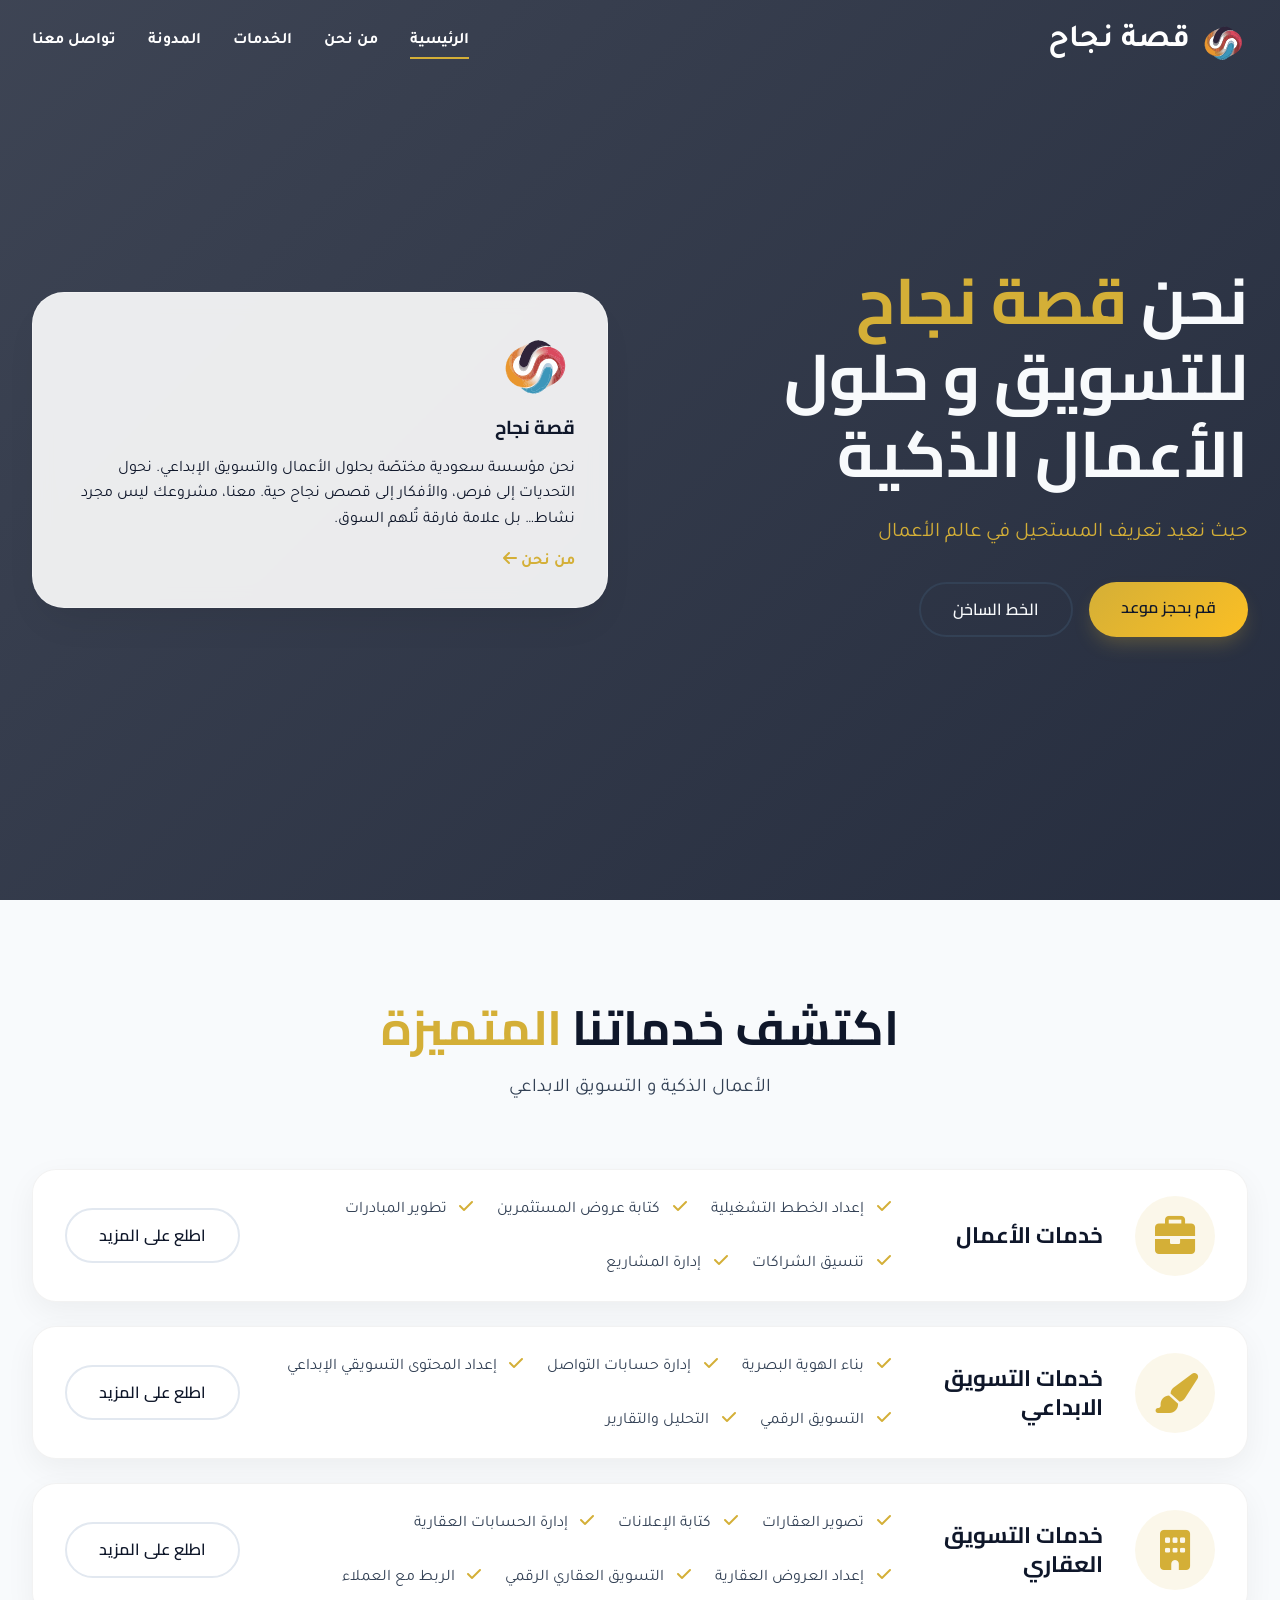
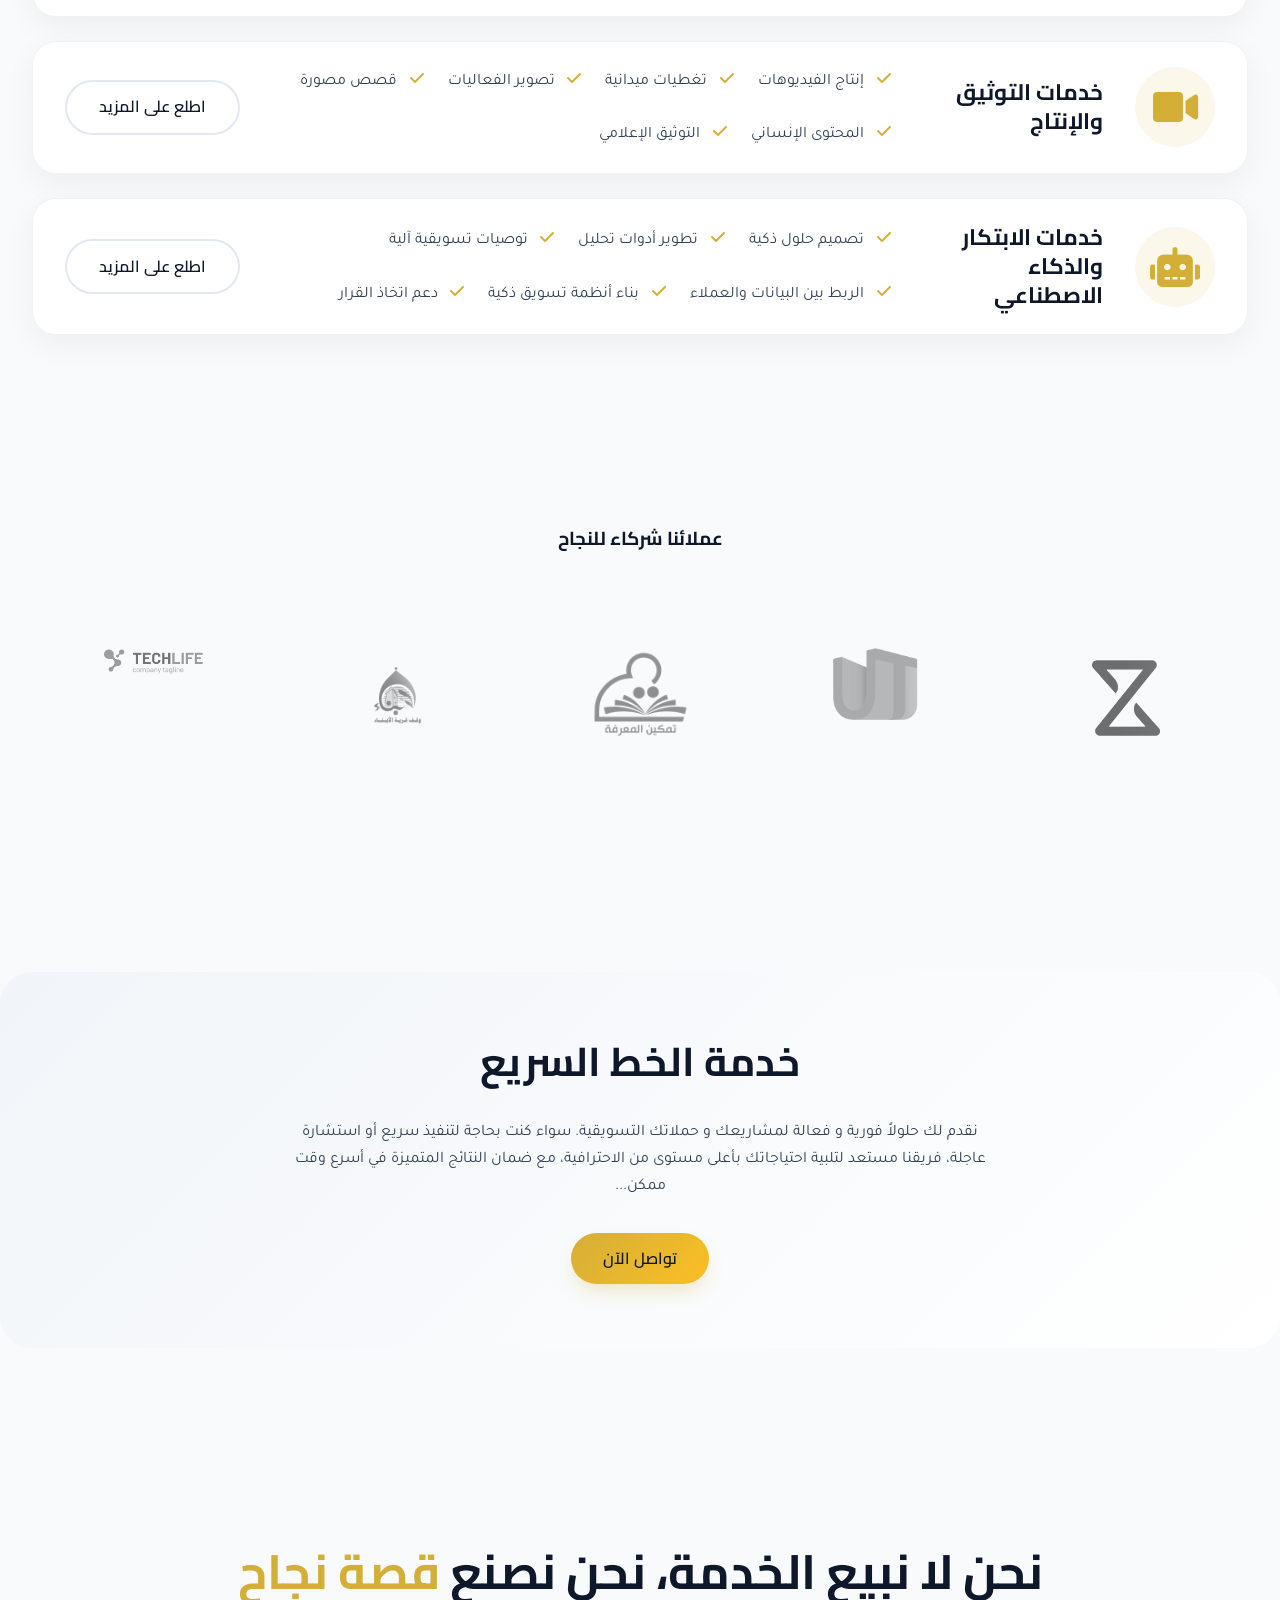
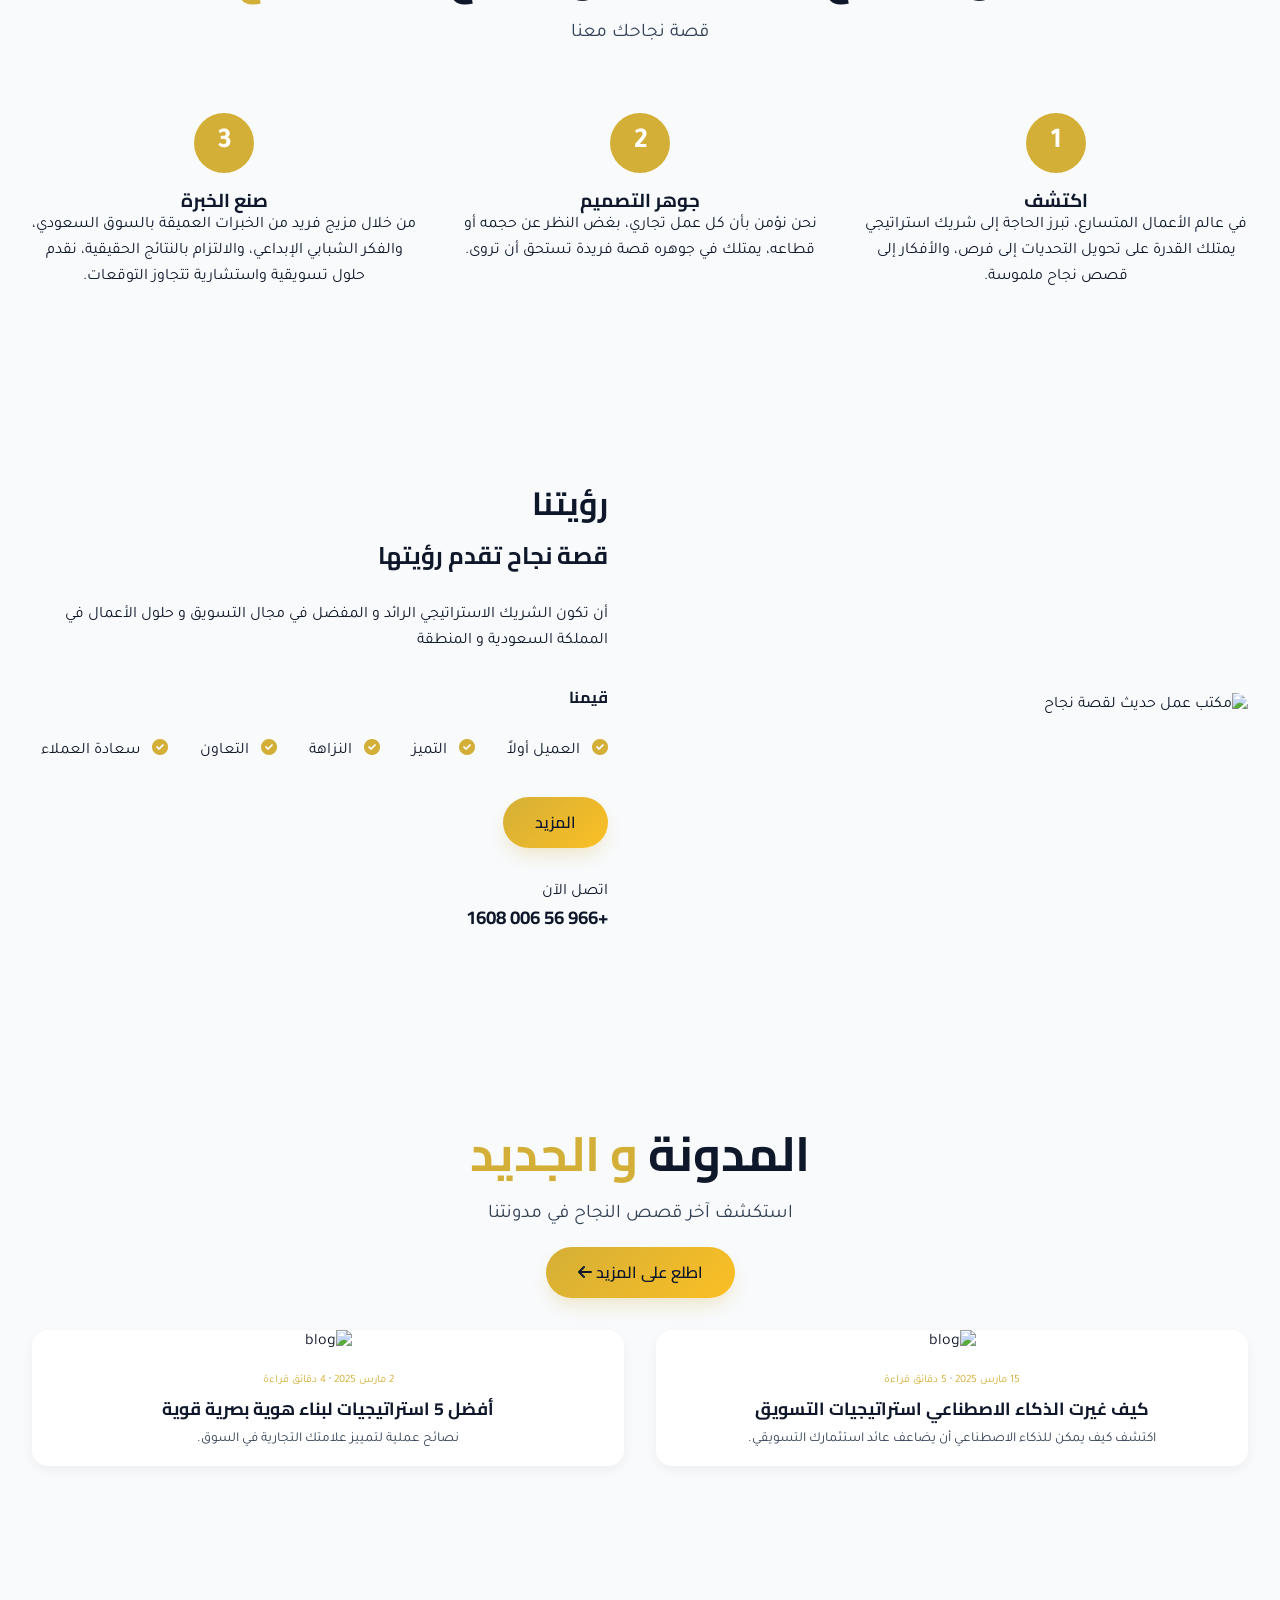
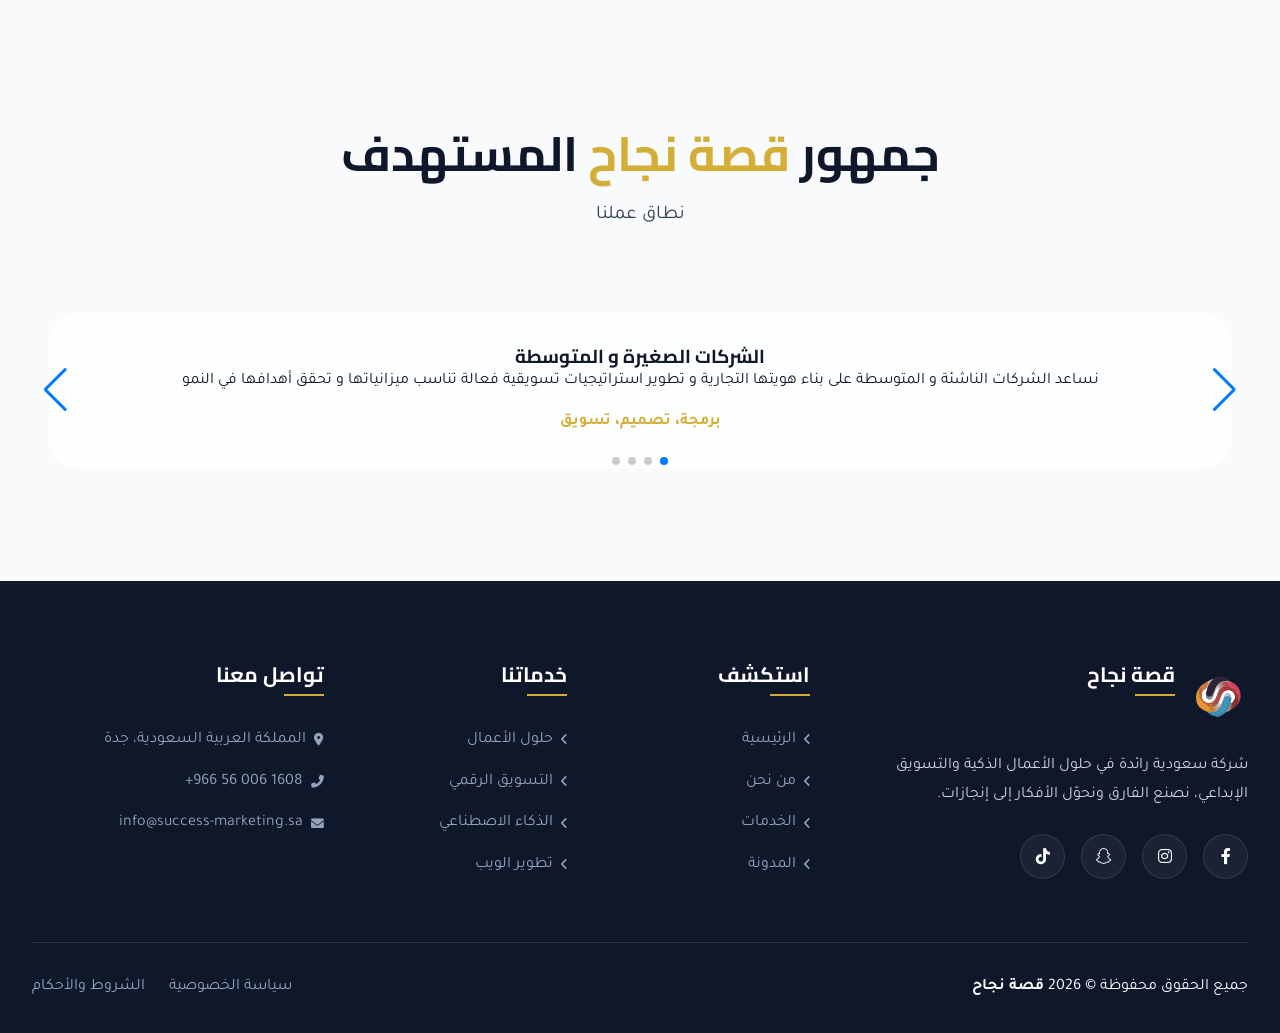
==== index.html @ 110d2814 "Add files via upload" ====
<!DOCTYPE html>
<html lang="ar" dir="rtl">
<head>
    <meta charset="UTF-8">
    <meta name="viewport" content="width=device-width, initial-scale=1.0">
    <meta name="description" content="قصة نجاح – وكالة تسويق وحلول أعمال ذكية في السعودية. نقدم خدمات متكاملة في التسويق الإبداعي، الأعمال، العقار، والذكاء الاصطناعي.">
    <title>قصة نجاح - الرئيسية</title>
    <!-- Google Fonts -->
    <link href="https://fonts.googleapis.com/css2?family=Cairo:wght@400;600;700&family=Tajawal:wght@400;500;700&display=swap" rel="stylesheet">
    <!-- Font Awesome -->
    <link rel="stylesheet" href="https://cdnjs.cloudflare.com/ajax/libs/font-awesome/6.0.0-beta3/css/all.min.css">
    <!-- Swiper CSS -->
    <link rel="stylesheet" href="https://cdn.jsdelivr.net/npm/swiper@11/swiper-bundle.min.css" />
    <!-- AOS CSS -->
    <link href="https://unpkg.com/aos@2.3.1/dist/aos.css" rel="stylesheet">
    <!-- SweetAlert -->
    <script src="https://cdn.jsdelivr.net/npm/sweetalert2@11"></script>
    <!-- Custom CSS -->
    <link rel="stylesheet" href="style.css">
</head>
<body>
    <header class="header">
        <div class="container navbar">
            <a href="index.html" class="logo">
                <img src="assets/logo.svg" alt="شعار قصة نجاح" loading="lazy">
                <span>قصة نجاح</span>
            </a>
            <nav class="nav-links">
                <a href="index.html" class="active">الرئيسية</a>
                <a href="about.html">من نحن</a>
                <a href="services.html">الخدمات</a>
                <a href="blog.html">المدونة</a>
                <a href="contact.html">تواصل معنا</a>
            </nav>
            <button type="button" class="menu-toggle" aria-label="فتح القائمة"><i class="fas fa-bars"></i></button>
        </div>
    </header>

    <main>
        <!-- Hero Section -->
        <section class="hero">
            <div class="container hero-content">
                <div data-aos="fade-left">
                    <h1 class="hero-title">نحن <span>قصة نجاح</span><br>للتسويق و حلول الأعمال الذكية</h1>
                    <p class="hero-text">حيث نعيد تعريف المستحيل في عالم الأعمال</p>
                    <div class="hero-buttons">
                        <a href="contact.html" class="btn btn-primary">قم بحجز موعد</a>
                        <a href="https://wa.me/966560061608" class="btn btn-outline-white">الخط الساخن</a>
                    </div>
                </div>
                <div data-aos="fade-right">
                    <div class="hero-card">
                        <img src="assets/logo.svg" alt="شعار قصة نجاح" width="80" loading="lazy">
                        <h3>قصة نجاح</h3>
                        <p>نحن مؤسسة سعودية مختصّة بحلول الأعمال والتسويق الإبداعي. نحول التحديات إلى فرص، والأفكار إلى قصص نجاح حية. معنا، مشروعك ليس مجرد نشاط… بل علامة فارقة تُلهم السوق.</p>
                        <a href="about.html">من نحن <i class="fas fa-arrow-left"></i></a>
                    </div>
                </div>
            </div>
        </section>

        <!-- Services Section -->
        <section class="section">
            <div class="container">
                <div class="section-title" data-aos="fade-up">
                    <h2>اكتشف خدماتنا <span>المتميزة</span></h2>
                    <p>الأعمال الذكية و التسويق الابداعي</p>
                </div>
                <div class="services-grid">
                    <!-- Service 1 -->
                    <div class="service-card" data-aos="zoom-in">
                        <div class="service-icon"><i class="fas fa-briefcase"></i></div>
                        <h3>خدمات الأعمال</h3>
                        <ul>
                            <li>إعداد الخطط التشغيلية</li>
                            <li>كتابة عروض المستثمرين</li>
                            <li>تطوير المبادرات</li>
                            <li>تنسيق الشراكات</li>
                            <li>إدارة المشاريع</li>
                        </ul>
                        <a href="services.html" class="btn btn-outline service-card-btn">اطلع على المزيد</a>
                    </div>
                    <!-- Service 2 -->
                    <div class="service-card" data-aos="zoom-in" data-aos-delay="100">
                        <div class="service-icon"><i class="fas fa-paint-brush"></i></div>
                        <h3>خدمات التسويق الابداعي</h3>
                        <ul>
                            <li>بناء الهوية البصرية</li>
                            <li>إدارة حسابات التواصل</li>
                            <li>إعداد المحتوى التسويقي الإبداعي</li>
                            <li>التسويق الرقمي</li>
                            <li>التحليل والتقارير</li>
                        </ul>
                        <a href="services.html" class="btn btn-outline service-card-btn">اطلع على المزيد</a>
                    </div>
                    <!-- Service 3 -->
                    <div class="service-card" data-aos="zoom-in" data-aos-delay="200">
                        <div class="service-icon"><i class="fas fa-building"></i></div>
                        <h3>خدمات التسويق العقاري</h3>
                        <ul>
                            <li>تصوير العقارات</li>
                            <li>كتابة الإعلانات</li>
                            <li>إدارة الحسابات العقارية</li>
                            <li>إعداد العروض العقارية</li>
                            <li>التسويق العقاري الرقمي</li>
                            <li>الربط مع العملاء</li>
                        </ul>
                        <a href="services.html" class="btn btn-outline service-card-btn">اطلع على المزيد</a>
                    </div>
                    <!-- Service 4 -->
                    <div class="service-card" data-aos="zoom-in" data-aos-delay="300">
                        <div class="service-icon"><i class="fas fa-video"></i></div>
                        <h3>خدمات التوثيق والإنتاج</h3>
                        <ul>
                            <li>إنتاج الفيديوهات</li>
                            <li>تغطيات ميدانية</li>
                            <li>تصوير الفعاليات</li>
                            <li>قصص مصورة</li>
                            <li>المحتوى الإنساني</li>
                            <li>التوثيق الإعلامي</li>
                        </ul>
                        <a href="services.html" class="btn btn-outline service-card-btn">اطلع على المزيد</a>
                    </div>
                    <!-- Service 5 -->
                    <div class="service-card" data-aos="zoom-in" data-aos-delay="400">
                        <div class="service-icon"><i class="fas fa-robot"></i></div>
                        <h3>خدمات الابتكار والذكاء الاصطناعي</h3>
                        <ul>
                            <li>تصميم حلول ذكية</li>
                            <li>تطوير أدوات تحليل</li>
                            <li>توصيات تسويقية آلية</li>
                            <li>الربط بين البيانات والعملاء</li>
                            <li>بناء أنظمة تسويق ذكية</li>
                            <li>دعم اتخاذ القرار</li>
                        </ul>
                        <a href="services.html" class="btn btn-outline service-card-btn">اطلع على المزيد</a>
                    </div>
                </div>
            </div>
        </section>

        <!-- Clients Section -->
        <section class="section bg-light">
            <div class="container">
                <div class="section-title" data-aos="fade-up">
                    <h3>عملائنا شركاء للنجاح</h3>
                </div>
                <div class="swiper clients-slider" data-aos="fade-up">
                    <div class="swiper-wrapper">
                        <div class="swiper-slide"><img src="assets/brand/1.png" alt="شعار عميل 1" class="client-logo" loading="lazy"></div>
                        <div class="swiper-slide"><img src="assets/brand/2.png" alt="شعار عميل 2" class="client-logo" loading="lazy"></div>
                        <div class="swiper-slide"><img src="assets/brand/3.png" alt="شعار عميل 3" class="client-logo" loading="lazy"></div>
                        <div class="swiper-slide"><img src="assets/brand/4.png" alt="شعار عميل 4" class="client-logo" loading="lazy"></div>
                        <div class="swiper-slide"><img src="assets/brand/5.png" alt="شعار عميل 5" class="client-logo" loading="lazy"></div>
                    </div>
                </div>
            </div>
        </section>

        <!-- Quick Service / Hotline -->
        <section class="section">
            <div class="container quick-service" data-aos="fade-up">
                <h2 class="quick-service-title">خدمة الخط السريع</h2>
                <p class="quick-service-text">نقدم لك حلولاً فورية و فعالة لمشاريعك و حملاتك التسويقية. سواء كنت بحاجة لتنفيذ سريع أو استشارة عاجلة، فريقنا مستعد لتلبية احتياجاتك بأعلى مستوى من الاحترافية، مع ضمان النتائج المتميزة في أسرع وقت ممكن...</p>
                <a href="https://wa.me/966560061608" class="btn btn-primary">تواصل الآن</a>
            </div>
        </section>

        <!-- Vision & Steps -->
        <section class="section">
            <div class="container">
                <div class="section-title" data-aos="fade-up">
                    <h2>نحن لا نبيع الخدمة، نحن نصنع <span>قصة نجاح</span></h2>
                    <p>قصة نجاحك معنا</p>
                </div>
                <div class="steps">
                    <div class="step" data-aos="flip-right">
                        <div class="step-number">1</div>
                        <h3>اكتشف</h3>
                        <p>في عالم الأعمال المتسارع، تبرز الحاجة إلى شريك استراتيجي يمتلك القدرة على تحويل التحديات إلى فرص، والأفكار إلى قصص نجاح ملموسة.</p>
                    </div>
                    <div class="step" data-aos="flip-right" data-aos-delay="100">
                        <div class="step-number">2</div>
                        <h3>جوهر التصميم</h3>
                        <p>نحن نؤمن بأن كل عمل تجاري، بغض النظر عن حجمه أو قطاعه، يمتلك في جوهره قصة فريدة تستحق أن تروى.</p>
                    </div>
                    <div class="step" data-aos="flip-right" data-aos-delay="200">
                        <div class="step-number">3</div>
                        <h3>صنع الخبرة</h3>
                        <p>من خلال مزيج فريد من الخبرات العميقة بالسوق السعودي، والفكر الشبابي الإبداعي، والالتزام بالنتائج الحقيقية، نقدم حلول تسويقية واستشارية تتجاوز التوقعات.</p>
                    </div>
                </div>
            </div>
        </section>

        <!-- About Preview -->
        <section class="section bg-light">
            <div class="container">
                <div class="about-preview-grid">
                    <div data-aos="fade-left">
                        <img src="https://images.unsplash.com/photo-1557804506-669a67965ba0?ixlib=rb-4.0.3&auto=format&fit=crop&w=800&q=80" alt="مكتب عمل حديث لقصة نجاح" class="about-img" loading="lazy">
                    </div>
                    <div data-aos="fade-right">
                        <div class="section-title section-title-right">
                            <h2>رؤيتنا</h2>
                        </div>
                        <h2>قصة نجاح تقدم رؤيتها</h2>
                        <p class="about-description">أن تكون الشريك الاستراتيجي الرائد و المفضل في مجال التسويق و حلول الأعمال في المملكة السعودية و المنطقة</p>
                        <h4>قيمنا</h4>
                        <div class="values-list">
                            <div><i class="fas fa-check-circle"></i> العميل أولاً</div>
                            <div><i class="fas fa-check-circle"></i> التميز</div>
                            <div><i class="fas fa-check-circle"></i> النزاهة</div>
                            <div><i class="fas fa-check-circle"></i> التعاون</div>
                            <div><i class="fas fa-check-circle"></i> سعادة العملاء</div>
                        </div>
                        <a href="about.html" class="btn btn-primary">المزيد</a>
                        <div class="contact-phone">
                            <span>اتصل الآن</span>
                            <h3><a href="tel:+966560061608">+966 56 006 1608</a></h3>
                        </div>
                    </div>
                </div>
            </div>
        </section>

        <!-- Projects Preview -->
        <section class="section">
            <div class="container">
                <div class="section-title" data-aos="fade-up">
                    <h2>المدونة <span> و الجديد</span></h2>
                    <p>استكشف آخر قصص النجاح في مدونتنا</p>
                    <a href="#" class="btn btn-primary projects-btn">اطلع على المزيد <i class="fas fa-arrow-left"></i></a>
                    <div class="blog-preview">
            <div class="blog-post">
              <img src="https://images.unsplash.com/photo-1557804506-669a67965ba0?w=400&auto=format" alt="blog" loading="lazy">
              <div class="blog-meta"><span>15 مارس 2025</span> · <span>5 دقائق قراءة</span></div>
              <h4>كيف غيرت الذكاء الاصطناعي استراتيجيات التسويق</h4>
              <p>اكتشف كيف يمكن للذكاء الاصطناعي أن يضاعف عائد استثمارك التسويقي.</p>
            </div>
            <div class="blog-post">
              <img src="https://images.unsplash.com/photo-1522071820081-009f0129c71c?w=400&auto=format" alt="blog" loading="lazy">
              <div class="blog-meta"><span>2 مارس 2025</span> · <span>4 دقائق قراءة</span></div>
              <h4>أفضل 5 استراتيجيات لبناء هوية بصرية قوية</h4>
              <p>نصائح عملية لتمييز علامتك التجارية في السوق.</p>
            </div>
          </div>
                </div>
            </div>
        </section>

        <!-- Audience Section -->
        <section class="section bg-light">
            <div class="container">
                <div class="section-title" data-aos="fade-up">
                    <h2>جمهور <span>قصة نجاح</span> المستهدف</h2>
                    <p>نطاق عملنا</p>
                </div>
                <div class="swiper audience-slider" data-aos="fade-up">
                    <div class="swiper-wrapper">
                        <div class="swiper-slide">
                            <div class="audience-card">
                                <h3>الشركات الصغيرة و المتوسطة</h3>
                                <p>نساعد الشركات الناشئة و المتوسطة على بناء هويتها التجارية و تطوير استراتيجيات تسويقية فعالة تناسب ميزانياتها و تحقق أهدافها في النمو</p>
                                <p class="audience-tags">برمجة، تصميم، تسويق</p>
                            </div>
                        </div>
                        <div class="swiper-slide">
                            <div class="audience-card">
                                <h3>الشركات الكبيرة</h3>
                                <p>نقدم للشركات الكبيرة حلولاً متكاملة لتعزيز مكانتها في السوق و تطوير استراتيجيات تسويقية مبتكرة تساعدها على التميز عن المنافسين</p>
                                <p class="audience-tags">برمجة، تصميم، تسويق</p>
                            </div>
                        </div>
                        <div class="swiper-slide">
                            <div class="audience-card">
                                <h3>متاجر التجزئة</h3>
                                <p>نساعد متاجر التجزئة على زيادة مبيعاتها من خلال استراتيجيات تسويقية متكاملة تجمع بين التسويق التقليدي و الرقمي و تحسين تجربة العملاء</p>
                                <p class="audience-tags">مبيعات، برمجة، تسويق</p>
                            </div>
                        </div>
                        <div class="swiper-slide">
                            <div class="audience-card">
                                <h3>شركات التكنولوجيا</h3>
                                <p>نقدم لشركات التكنولوجيا حلولاً تسويقية متخصصة تساعدها على إيصال قيمة منتجاتها و خدماتها المعقدة بطريقة مبسطة و جذابة للعملاء المستهدفين</p>
                                <p class="audience-tags">تسويق</p>
                            </div>
                        </div>
                    </div>
                    <div class="swiper-pagination"></div>
                    <div class="swiper-button-next"></div>
                    <div class="swiper-button-prev"></div>
                </div>
            </div>
        </section>
    </main>

    <!-- Footer -->
    <footer class="footer">
        <div class="container">
            <div class="footer-grid">
                <div class="footer-col">
                    <div class="footer-logo">
                        <img src="assets/logo.svg" alt="شعار قصة نجاح" loading="lazy" width="50">
                        <h4>قصة نجاح</h4>
                    </div>
                    <p>شركة سعودية رائدة في حلول الأعمال الذكية والتسويق الإبداعي، نصنع الفارق ونحوّل الأفكار إلى إنجازات.</p>
                    <div class="footer-social">
                        <a href="https://www.facebook.com/profile.php?id=61580665604399" aria-label="فيسبوك"><i class="fab fa-facebook-f"></i></a>
                        <a href="https://www.instagram.com/qissat.naja7" aria-label="انستغرام"><i class="fab fa-instagram"></i></a>
                        <a href="https://www.snapchat.com/add/qissat.naja7" aria-label="سناب شات"><i class="fab fa-snapchat"></i></a>
                        <a href="https://www.tiktok.com/@qissatna7" aria-label="تيك توك"><i class="fab fa-tiktok"></i></a>
                    </div>
                </div>
                <div class="footer-col links-col">
                    <h4>استكشف</h4>
                    <ul>
                        <li><a href="index.html"><i class="fas fa-angle-left"></i> الرئيسية</a></li>
                        <li><a href="about.html"><i class="fas fa-angle-left"></i> من نحن</a></li>
                        <li><a href="services.html"><i class="fas fa-angle-left"></i> الخدمات</a></li>
                        <li><a href="blog.html"><i class="fas fa-angle-left"></i> المدونة</a></li>
                    </ul>
                </div>
                <div class="footer-col links-col">
                    <h4>خدماتنا</h4>
                    <ul>
                        <li><a href="services.html"><i class="fas fa-angle-left"></i> حلول الأعمال</a></li>
                        <li><a href="services.html"><i class="fas fa-angle-left"></i> التسويق الرقمي</a></li>
                        <li><a href="services.html"><i class="fas fa-angle-left"></i> الذكاء الاصطناعي</a></li>
                        <li><a href="services.html"><i class="fas fa-angle-left"></i> تطوير الويب</a></li>
                    </ul>
                </div>
                <div class="footer-col links-col">
                    <h4>تواصل معنا</h4>
                    <ul>
                        <li><a href="#"><i class="fas fa-map-marker-alt"></i> <span>المملكة العربية السعودية، جدة</span></a></li>
                        <li><a href="tel:+966560061608"><i class="fas fa-phone-alt"></i> <span dir="ltr">+966 56 006 1608</span></a></li>
                        <li><a href="mailto:info@success-marketing.sa"><i class="fas fa-envelope"></i> <span>info@success-marketing.sa</span></a></li>
                    </ul>
                </div>
            </div>
            <div class="footer-bottom">
                <p>جميع الحقوق محفوظة &copy; 2026 <strong>قصة نجاح</strong></p>
                <div class="footer-bottom-links">
                    <a href="#">سياسة الخصوصية</a>
                    <a href="#">الشروط والأحكام</a>
                </div>
            </div>
        </div>
    </footer>

    <!-- Scripts -->
    <script src="https://cdn.jsdelivr.net/npm/swiper@11/swiper-bundle.min.js"></script>
    <script src="https://unpkg.com/aos@2.3.1/dist/aos.js"></script>
    <script src="script.js"></script>
</body>
</html>
---- style.css ----
/* ===== variables ===== */
:root {
    --bg-light: #F8FAFC;
    --white-glass: rgba(255, 255, 255, 0.7);
    --white-glass-heavy: rgba(255, 255, 255, 0.9);
    --text-dark: #0F172A;
    --text-muted: #334155;
    --accent-gold: #D4AF37;
    --accent-blue: #2563EB;
    --shadow: 0 20px 40px -15px rgba(0,0,0,0.1);
    --border-radius-card: 2rem;
    --border-radius-btn: 3rem;
    --transition: all 0.3s ease;
}

* {
    margin: 0;
    padding: 0;
    box-sizing: border-box;
}

body {
    font-family: 'Tajawal', sans-serif;
    background-color: var(--bg-light);
    color: var(--text-dark);
    line-height: 1.6;
    overflow-x: hidden;
    direction: rtl;
}
body.menu-open {
    overflow: hidden;
}

h1, h2, h3, h4, h5, h6 {
    font-family: 'Cairo', sans-serif;
    font-weight: 700;
    line-height: 1.3;
}

a {
    text-decoration: none;
    color: inherit;
}

/* ===== glass effects ===== */
.glass {
    background: var(--white-glass);
    backdrop-filter: blur(8px);
    -webkit-backdrop-filter: blur(8px);
    border: 1px solid rgba(255,255,255,0.3);
    border-radius: var(--border-radius-card);
    box-shadow: var(--shadow);
}

.glass-heavy {
    background: var(--white-glass-heavy);
    backdrop-filter: blur(15px);
    -webkit-backdrop-filter: blur(15px);
    border: 1px solid rgba(255,255,255,0.5);
    box-shadow: 0 25px 50px -12px rgba(0,0,0,0.15);
}

/* ===== animations ===== */
@keyframes fadeInUp {
    from {
        opacity: 0;
        transform: translateY(20px);
    }
    to {
        opacity: 1;
        transform: translateY(0);
    }
}

.fade-in-up {
    animation: fadeInUp 0.8s ease forwards;
}

.hover-scale {
    transition: var(--transition);
}
.hover-scale:hover {
    transform: scale(1.02);
}

/* ===== buttons ===== */
.btn {
    display: inline-block;
    padding: 0.8rem 2rem;
    border-radius: var(--border-radius-btn);
    font-weight: 600;
    transition: var(--transition);
    cursor: pointer;
    border: none;
    font-family: 'Cairo', sans-serif;
}

.btn-primary {
    background: linear-gradient(135deg, var(--accent-gold), #fbbf24);
    color: var(--text-dark);
    box-shadow: 0 10px 20px -5px rgba(212, 175, 55, 0.3);
}
.btn-primary:hover {
    transform: translateY(-3px);
    box-shadow: 0 20px 30px -5px rgba(212, 175, 55, 0.4);
}

.btn-outline {
    background: transparent;
    border: 2px solid var(--text-muted);
    color: var(--text-dark);
}
.btn-outline:hover {
    background: var(--text-muted);
    color: white;
}

.btn-outline-white {
    background: transparent;
    border: 2px solid var(--text-muted);
    color: var(--bg-light);
}
.btn-outline-white:hover {
    background: var(--text-muted);
    color: var(--bg-light);
}

/* ===== layout helpers ===== */
.container {
    max-width: 1280px;
    margin: 0 auto;
    padding: 0 2rem;
}

.section {
    padding: 6rem 0;
}

.section-title {
    text-align: center;
    margin-bottom: 4rem;
}
.section-title h2 {
    font-size: 3rem;
    color: var(--text-dark);
    margin-bottom: 1rem;
}
.section-title span {
    color: var(--accent-gold);
}
.section-title p {
    color: var(--text-muted);
    font-size: 1.2rem;
}

/* right-aligned section title */
.section-title-right {
    text-align: right;
    margin-bottom: 1rem;
}
.section-title-right h2 {
    font-size: 2rem;
    margin-bottom: 0;
}

/* ===== header & nav ===== */
.header {
    position: fixed;
    top: 0;
    left: 0;
    width: 100%;
    z-index: 1000;
    padding: 1rem 0;
    transition: var(--transition);
}
.header.scrolled {
    background: var(--white-glass);
    backdrop-filter: blur(10px);
    box-shadow: var(--shadow);
}
.navbar {
    display: flex;
    align-items: center;
    justify-content: space-between;
}
.logo {
    display: flex;
    align-items: center;
    gap: 0.5rem;
    font-size: 2rem;
    font-weight: 700;
    color: white;
    transition: var(--transition);
}
.header.scrolled .logo {
    color: var(--text-dark);
}
.logo img {
    width: 50px;
    height: auto;
}
.nav-links {
    display: flex;
    gap: 2rem;
}
.nav-links a {
    font-weight: 600;
    position: relative;
    color: white;
    transition: var(--transition);
}
.header.scrolled .nav-links a {
    color: var(--text-dark);
}
.nav-links a::after {
    content: '';
    position: absolute;
    bottom: -5px;
    left: 0;
    width: 0;
    height: 2px;
    background: var(--accent-gold);
    transition: var(--transition);
}
.nav-links a:hover::after,
.nav-links a.active::after {
    width: 100%;
}
.menu-toggle {
    display: none;
    font-size: 1.8rem;
    cursor: pointer;
    background: transparent;
    border: none;
    color: white;
    transition: var(--transition);
}
.header.scrolled .menu-toggle {
    color: var(--text-dark);
}

/* ===== hero section ===== */
.hero {
    min-height: 100vh;
    display: flex;
    align-items: center;
    position: relative;
    overflow: hidden;
    background:linear-gradient(135deg, rgba(15,23,42,0.8), rgba(15,23,42,0.9)), url('https://images.unsplash.com/photo-1557804506-669a67965ba0?ixlib=rb-4.0.3&auto=format&fit=crop&w=1974&q=80') center/cover no-repeat;
}
.hero-content {
    display: grid;
    grid-template-columns: 1fr 1fr;
    gap: 4rem;
    align-items: center;
}
.hero-title {
    font-size: 4rem;
    line-height: 1.2;
    margin-bottom: 1.5rem;
    color: var(--bg-light);
}
.hero-title span {
    color: var(--accent-gold);
}
.hero-text {
    font-size: 1.3rem;
    color: var(--accent-gold);
    margin-bottom: 2rem;
}
.hero-buttons {
    display: flex;
    gap: 1rem;
    flex-wrap: wrap;
}
.hero-card {
    background: var(--white-glass-heavy);
    backdrop-filter: blur(10px);
    padding: 2rem;
    border-radius: var(--border-radius-card);
    box-shadow: var(--shadow);
    border: 1px solid rgba(255,255,255,0.3);
}
.hero-card p {
    margin: 1rem 0;
}
.hero-card a {
    color: var(--accent-gold);
    font-weight: 600;
}

/* ===== services grid ===== */
.services-grid {
    display: grid;
    grid-template-columns: 1fr;
    gap: 1.5rem;
    margin-top: 3rem;
}
.service-card {
    background: white;
    padding: 2.5rem 2rem;
    border-radius: 1.5rem;
    box-shadow: 0 10px 30px rgba(0,0,0,0.05);
    transition: all 0.5s cubic-bezier(0.4, 0, 0.2, 1);
    position: relative;
    overflow: hidden;
    z-index: 1;
    border: 1px solid rgba(0,0,0,0.05);
    text-align: center;
}
@media (min-width: 993px) {
    .service-card {
        display: flex;
        align-items: center;
        text-align: right;
        gap: 2rem;
        padding: 1.5rem 2rem;
    }
    .service-icon {
        margin: 0 !important;
        flex-shrink: 0;
    }
    .service-card h3 {
        margin: 0 !important;
        width: 180px;
        flex-shrink: 0;
    }
    .service-card ul {
        display: flex;
        flex-wrap: wrap;
        gap: 1.5rem;
        margin: 0 !important;
        flex: 1;
        justify-content: flex-start;
    }
    .service-card li {
        padding: 0 !important;
    }
    .service-card-btn {
        margin-top: 0 !important;
        white-space: nowrap;
        flex-shrink: 0;
    }
}
.service-card::after {
    content: '';
    position: absolute;
    bottom: 0; left: 0; right: 0; height: 0%;
    background: linear-gradient(135deg, #1E293B, #0F172A);
    z-index: -1;
    transition: all 0.5s cubic-bezier(0.4, 0, 0.2, 1);
}
.service-card:hover {
    transform: translateY(-10px);
    border-color: transparent;
}
.service-card:hover::after {
    height: 100%;
}
.service-icon {
    width: 80px;
    height: 80px;
    background: rgba(212, 175, 55, 0.1);
    border-radius: 50%;
    display: flex;
    align-items: center;
    justify-content: center;
    margin: 0 auto 1.5rem;
    transition: all 0.5s ease;
}
.service-icon i {
    font-size: 2.5rem;
    color: var(--accent-gold);
    transition: all 0.5s ease;
}
.service-card:hover .service-icon {
    background: var(--accent-gold);
    transform: scale(1.1) rotateY(180deg);
}
.service-card:hover .service-icon i {
    color: white;
}
.service-card h3 {
    margin-bottom: 1rem;
    font-size: 1.4rem;
    transition: color 0.5s ease;
}
.service-card:hover h3 {
    color: white;
}
.service-card ul {
    list-style: none;
    margin: 1.5rem 0;
    text-align: right;
}
.service-card li {
    padding: 0.4rem 0;
    color: var(--text-muted);
    transition: color 0.5s ease;
}
.service-card:hover li {
    color: #cbd5e1;
}
.service-card li::before {
    content: "\f00c";
    font-family: "Font Awesome 6 Free";
    font-weight: 900;
    color: var(--accent-gold);
    margin-left: 0.8rem;
}
.service-card-btn {
    margin-top: 1rem;
    transition: all 0.5s ease;
    border-color: #e2e8f0;
}
.service-card:hover .service-card-btn {
    background: var(--accent-gold);
    color: white;
    border-color: var(--accent-gold);
}

/* ===== clients slider ===== */
.clients-slider .swiper-slide {
    display: flex;
    justify-content: center;
    align-items: center;
    padding: 2rem;
}
.client-logo {
    max-width: 100px;
    filter: grayscale(1);
    opacity: 0.6;
    transition: var(--transition);
}
.client-logo:hover {
    filter: grayscale(0);
    opacity: 1;
}

/* ===== quick service ===== */
.quick-service {
    background: linear-gradient(135deg, #f1f5f9, #ffffff);
    border-radius: var(--border-radius-card);
    padding: 4rem;
    text-align: center;
}
.quick-service-title {
    font-size: 2.5rem;
    margin-bottom: 1rem;
}
.quick-service-text {
    max-width: 700px;
    margin: 2rem auto;
    color: var(--text-muted);
    line-height: 1.7;
}
.steps {
    display: grid;
    grid-template-columns: repeat(auto-fit, minmax(min(100%, 250px), 1fr));
    gap: 2rem;
    margin-top: 3rem;
}
.step {
    text-align: center;
}
.step-number {
    width: 60px;
    height: 60px;
    background: var(--accent-gold);
    color: white;
    border-radius: 50%;
    display: flex;
    align-items: center;
    justify-content: center;
    font-size: 1.8rem;
    font-weight: 700;
    margin: 0 auto 1rem;
}

/* ===== about preview ===== */
.about-preview-grid {
    display: grid;
    grid-template-columns: 1fr 1fr;
    gap: 4rem;
    align-items: center;
}
.about-img {
    width: 100%;
    border-radius: 2rem;
    box-shadow: var(--shadow);
}
.about-description {
    margin: 2rem 0;
    line-height: 1.6;
}
.values-list {
    display: flex;
    flex-wrap: wrap;
    gap: 2rem;
    margin: 2rem 0;
}
.values-list div i {
    color: var(--accent-gold);
    margin-left: 0.5rem;
}
.contact-phone {
    margin-top: 2rem;
}
.contact-phone h3 a {
    color: var(--text-dark);
    text-decoration: none;
}
.contact-phone h3 a:hover {
    color: var(--accent-gold);
}

/* ===== audience slider ===== */
.audience-slider .swiper-slide {
    padding: 1rem;
}
.audience-card {
    background: var(--white-glass);
    backdrop-filter: blur(8px);
    padding: 2rem;
    border-radius: var(--border-radius-card);
    text-align: center;
    border: 1px solid rgba(255,255,255,0.5);
}
.audience-tags {
    color: var(--accent-gold);
    margin-top: 1rem;
    font-weight: 600;
}

/* Blog Section */

.blog-section {
  padding: 5rem 0;
  background: var(--gray-light);
  text-align: center;
  margin-bottom: 3rem;
}

.blog-preview {
  display: grid;
  grid-template-columns: repeat(auto-fit, minmax(300px, 1fr));
  gap: 2rem;
  margin-top: 2rem;
}

.blog-post {
  background: white;
  border-radius: 16px;
  overflow: hidden;
  box-shadow: 0 4px 12px rgba(0,0,0,0.05);
  transition: all 0.3s ease;
}

.blog-post:hover {
  transform: translateY(-3px);
  box-shadow: 0 8px 24px rgba(0,0,0,0.08);
}

.blog-post img {
  width: 100%;
  height: 200px;
  object-fit: cover;
}

.blog-meta {
  padding: 1rem 1rem 0.5rem;
  font-size: 0.7rem;
  color: var(--text-muted);
}

.blog-post h4 {
  padding: 0 1rem;
  font-size: 1.1rem;
}

.blog-post p {
  padding: 0.5rem 1rem 1rem;
  font-size: 0.85rem;
  color: var(--text-muted);
}


/* ===== services page exclusive cards ===== */
.services-page-grid {
    display: grid;
    grid-template-columns: repeat(auto-fit, minmax(min(100%, 320px), 1fr));
    gap: 2.5rem;
    margin-top: 3rem;
}
.service-page-card {
    background: white;
    border-radius: 1.5rem;
    padding: 2.5rem;
    position: relative;
    overflow: hidden;
    box-shadow: 0 10px 30px -10px rgba(0,0,0,0.05);
    transition: all 0.4s ease;
    border: 1px solid rgba(0,0,0,0.03);
    z-index: 1;
}
.service-page-card::before {
    content: '';
    position: absolute;
    top: 0; left: 0; right: 0; bottom: 0;
    background: linear-gradient(135deg, rgba(212, 175, 55, 0.08), transparent);
    z-index: 0;
    transition: opacity 0.4s ease;
    opacity: 0;
}
.service-page-card > * {
    position: relative;
    z-index: 1;
}
.service-page-card:hover {
    transform: translateY(-10px);
    box-shadow: 0 30px 60px -15px rgba(212, 175, 55, 0.2);
    border-color: rgba(212, 175, 55, 0.3);
}
.service-page-card:hover::before {
    opacity: 1;
}
.service-page-card .service-icon {
    width: 65px;
    height: 65px;
    background: rgba(212, 175, 55, 0.1);
    color: var(--accent-gold);
    border-radius: 1rem;
    display: flex;
    align-items: center;
    justify-content: center;
    font-size: 2rem;
    margin-bottom: 1.5rem;
    transition: var(--transition);
}
.service-page-card:hover .service-icon {
    background: var(--text-dark);
    color: var(--accent-gold);
    transform: rotate(-10deg) scale(1.1);
    box-shadow: 0 10px 20px rgba(0,0,0,0.1);
}
.service-page-card h3 {
    font-size: 1.4rem;
    margin-bottom: 1rem;
    color: var(--text-dark);
}
.service-page-card .service-desc {
    color: var(--text-muted);
    line-height: 1.7;
    margin-bottom: 2rem;
}
.service-page-card .btn-outline {
    border-color: #e2e8f0;
    color: var(--text-muted);
    width: 100%;
    text-align: center;
}
.service-page-card:hover .btn-outline {
    background: var(--accent-gold);
    border-color: var(--accent-gold);
    color: white;
}

/* ===== footer ===== */
.footer {
    background: #0F172A;
    color: #fff;
    padding: 5rem 0 2rem;
    position: relative;
    overflow: hidden;
}
.footer-grid {
    display: grid;
    grid-template-columns: 2fr 1fr 1fr 1.5fr;
    gap: 3rem;
    margin-bottom: 3rem;
    position: relative;
    z-index: 10;
}

.footer-col {
    position: relative;
    z-index: 1;
}
.footer-col p {
    color: #cbd5e1;
    margin: 1.5rem 0;
    line-height: 1.8;
}
.footer-logo {
    display: flex;
    align-items: center;
    gap: 0.8rem;
    margin-bottom: 1rem;
}
.footer-logo img {
    width: 60px;
    height: auto;
}
.footer-logo h4 {
    font-size: 1.8rem;
    margin: 0;
    color: white;
}
.footer-social {
    display: flex;
    gap: 1rem;
}
.footer-social a {
    width: 45px;
    height: 45px;
    background: rgba(255,255,255,0.05);
    border: 1px solid rgba(255,255,255,0.1);
    border-radius: 50%;
    display: flex;
    align-items: center;
    justify-content: center;
    color: white;
    transition: var(--transition);
}
.footer-social a:hover {
    background: var(--accent-gold);
    border-color: var(--accent-gold);
    transform: translateY(-5px);
}
.footer-col h4 {
    color: white;
    font-size: 1.3rem;
    margin-bottom: 2rem;
    position: relative;
    padding-bottom: 0.5rem;
}
.footer-col h4::after {
    content: '';
    position: absolute;
    bottom: 0; right: 0;
    width: 40px;
    height: 2px;
    background: var(--accent-gold);
}
.links-col ul, .contact-col ul {
    list-style: none;
}
.links-col li, .contact-col li {
    margin-bottom: 1rem;
}
.links-col a, .contact-col span {
    color: #94a3b8;
    transition: var(--transition);
    display: flex;
    align-items: center;
    gap: 0.5rem;
}
.links-col a i {
    font-size: 0.8rem;
    transition: var(--transition);
}
.links-col a:hover {
    color: var(--accent-gold);
}
.links-col a:hover i {
    transform: translateX(-5px);
}
.footer-bottom {
    border-top: 1px solid rgba(255,255,255,0.1);
    padding-top: 2rem;
    display: flex;
    justify-content: space-between;
    align-items: center;
    flex-wrap: wrap;
    gap: 1rem;
    position: relative;
    z-index: 10;
}
.footer-bottom-links {
    display: flex;
    gap: 1.5rem;
}
.footer-bottom-links a {
    color: #94a3b8;
    transition: var(--transition);
}
.footer-bottom-links a:hover {
    color: white;
}

/* ===== buttons & misc ===== */
.projects-btn, .blog-btn {
    margin-top: 1rem;
}

/* ===== page header ===== */
.page-header {
    padding: 10rem 0 5rem;
    background-size: cover;
    background-position: center;
    color: white;
    position: relative;
    text-align: center;
}
.page-title {
    font-size: 3.5rem;
    margin-bottom: 1rem;
    color: white;
}
.breadcrumb {
    font-size: 1.1rem;
    font-weight: 500;
}
.breadcrumb a {
    color: var(--accent-gold);
    transition: var(--transition);
}
.breadcrumb a:hover {
    color: white;
}
.breadcrumb span {
    margin: 0 0.5rem;
    color: rgba(255,255,255,0.7);
}
.breadcrumb .current {
    color: white;
}

/* ===== about page specific ===== */
.about-grid, .goals-grid {
    display: grid;
    grid-template-columns: 1fr 1fr;
    gap: 4rem;
    align-items: center;
}
.about-text {
    font-size: 1.1rem;
    color: var(--text-muted);
    margin-bottom: 1.5rem;
    line-height: 1.8;
}
.rounded-img {
    border-radius: var(--border-radius-card);
    width: 100%;
    object-fit: cover;
}
.shadow-lg {
    box-shadow: 0 25px 50px -12px rgba(0,0,0,0.25);
}
.features-box {
    background: white;
    border: 1px solid rgba(0,0,0,0.05);
    border-radius: 1rem;
    padding: 1.5rem;
    margin-top: 2rem;
    margin-bottom: 2rem;
    display: flex;
    flex-wrap: wrap;
    gap: 2rem;
    box-shadow: var(--shadow);
}
.feature-item {
    display: flex;
    align-items: center;
    gap: 1rem;
}
.feature-item i {
    font-size: 2.5rem;
    color: var(--accent-gold);
}
.feature-item h4 {
    margin-bottom: 0.2rem;
}
.feature-item p {
    color: var(--text-muted);
    font-size: 0.9rem;
    margin: 0;
}
.flex-align-center {
    display: flex;
    align-items: center;
}
.gap-1 { gap: 1rem; }
.phone-link span {
    display: block;
    font-size: 0.9rem;
    color: var(--text-muted);
}
.phone-link a {
    font-weight: 700;
    font-size: 1.1rem;
    color: var(--text-dark);
}
.phone-link a:hover {
    color: var(--accent-gold);
}

/* ===== team section ===== */
.team-card {
    background: white;
    border-radius: 1rem;
    box-shadow: var(--shadow);
    transition: var(--transition);
    text-align: center;
    margin: 5rem 1rem 2rem;
    position: relative;
    padding: 5rem 1.5rem 2.5rem;
    border: 1px solid rgba(0,0,0,0.05);
}
.team-card:hover {
    transform: translateY(-10px);
    box-shadow: 0 30px 60px -15px rgba(0,0,0,0.15);
}
.team-img {
    position: absolute;
    top: -60px;
    left: 50%;
    transform: translateX(-50%);
    width: 120px;
    height: 120px;
    border-radius: 50%;
    overflow: hidden;
    border: 4px solid white;
    box-shadow: 0 10px 20px rgba(0,0,0,0.1);
    z-index: 2;
}
.team-img img {
    width: 100%;
    height: 100%;
    object-fit: cover;
    transition: var(--transition);
}
.team-card:hover .team-img img {
    transform: scale(1.1);
}
.team-social {
    display: flex;
    justify-content: center;
    gap: 1rem;
    margin-top: 1.5rem;
}
.team-social a {
    width: 40px;
    height: 40px;
    background: var(--bg-light);
    color: var(--text-muted);
    border-radius: 50%;
    display: flex;
    align-items: center;
    justify-content: center;
    transition: var(--transition);
    text-decoration: none;
}
.team-social a:hover {
    background: var(--accent-gold);
    color: white;
    transform: translateY(-3px);
}
.team-info {
    padding-top: 1rem;
}
.team-info h3 {
    margin-bottom: 0.5rem;
    font-size: 1.5rem;
    color: var(--text-dark);
}
.roles {
    display: flex;
    flex-wrap: wrap;
    justify-content: center;
    gap: 0.5rem;
}
.roles span {
    font-size: 0.85rem;
    background: rgba(212, 175, 55, 0.1);
    color: var(--accent-gold);
    padding: 0.4rem 1rem;
    border-radius: 2rem;
    font-weight: 600;
}

/* ===== counters ===== */
.counter-grid {
    display: grid;
    grid-template-columns: repeat(auto-fit, minmax(220px, 1fr));
    gap: 2rem;
}
.counter-horizontal-card {
    display: flex;
    align-items: center;
    background: white;
    padding: 2rem 1.5rem;
    border-radius: 1rem;
    box-shadow: 0 15px 35px rgba(0,0,0,0.05);
    transition: var(--transition);
    border-right: 4px solid var(--accent-gold);
    color: var(--text-dark);
}
.counter-horizontal-card:hover {
    transform: translateY(-5px) scale(1.02);
    box-shadow: 0 20px 40px rgba(0,0,0,0.1);
}
.counter-icon-wrap {
    width: 60px;
    height: 60px;
    background: rgba(212, 175, 55, 0.1);
    color: var(--accent-gold);
    display: flex;
    align-items: center;
    justify-content: center;
    font-size: 2rem;
    border-radius: 50%;
    margin-left: 1rem;
}
.counter-info {
    text-align: right;
}
.counter-info h2 {
    font-size: 2.2rem;
    margin: 0;
    line-height: 1;
    font-weight: 700;
}
.counter-info p {
    margin: 0.5rem 0 0;
    color: var(--text-muted);
    font-size: 1.1rem;
    font-weight: 600;
}

/* ===== achievements list ===== */
.achievements-list {
    list-style: none;
    margin-top: 1rem;
}
.achievements-list li {
    padding: 0.5rem 0;
    font-size: 1.1rem;
    display: flex;
    align-items: center;
    gap: 0.8rem;
    color: var(--text-dark);
}
.achievements-list li i {
    color: var(--accent-gold);
    background: rgba(212, 175, 55, 0.1);
    min-width: 30px;
    height: 30px;
    display: flex;
    align-items: center;
    justify-content: center;
    border-radius: 50%;
    font-size: 0.9rem;
}

/* ===== contact page specific ===== */
.contact-info-grid {
    display: grid;
    grid-template-columns: repeat(auto-fit, minmax(min(100%, 250px), 1fr));
    gap: 2rem;
    margin-bottom: 4rem;
}
.info-card {
    background: white;
    padding: 2.5rem 1.5rem;
    text-align: center;
    border-radius: var(--border-radius-card);
    box-shadow: var(--shadow);
    transition: var(--transition);
}
.info-card:hover {
    transform: translateY(-5px);
}
.info-card i {
    font-size: 2.5rem;
    color: var(--accent-gold);
    margin-bottom: 1.5rem;
}
.info-card h4 {
    margin-bottom: 0.5rem;
    font-size: 1.2rem;
}
.info-card p {
    color: var(--text-muted);
}

.contact-layout {
    display: grid;
    grid-template-columns: 1fr 1fr;
    gap: 4rem;
}
.contact-form {
    background: white;
    padding: 3rem;
    border-radius: var(--border-radius-card);
    box-shadow: var(--shadow);
}
.form-group {
    margin-bottom: 1.5rem;
}
.form-label {
    display: block;
    margin-bottom: 0.5rem;
    font-weight: 600;
}
.form-control {
    width: 100%;
    padding: 1rem;
    border: 1px solid #e2e8f0;
    border-radius: 0.5rem;
    font-family: inherit;
    font-size: 1rem;
    transition: var(--transition);
    background: var(--bg-light);
}
.form-control:focus {
    outline: none;
    border-color: var(--accent-gold);
    box-shadow: 0 0 0 3px rgba(212, 175, 55, 0.2);
}
textarea.form-control {
    resize: vertical;
    min-height: 150px;
}
.map-container {
    border-radius: var(--border-radius-card);
    overflow: hidden;
    height: 100%;
    min-height: 400px;
}
.map-container iframe {
    width: 100%;
    height: 100%;
    border: none;
}

/* ===== responsive ===== */
@media (max-width: 992px) {
    .nav-links {
        position: fixed;
        top: 80px;
        right: -100%;
        width: 250px;
        height: calc(100vh - 80px);
        overflow-y: auto;
        background: white;
        backdrop-filter: blur(10px);
        flex-direction: column;
        align-items: center;
        padding: 2rem;
        transition: 0.4s;
        box-shadow: -5px 0 15px rgba(0,0,0,0.05);
    }
    .nav-links a {
        color: var(--text-dark);
    }
    .header.scrolled .nav-links a {
        color: var(--accent-gold);
    }
    .nav-links.active {
        right: 0;
    }
    .menu-toggle {
        display: block;
    }
    .hero-content {
        grid-template-columns: 1fr;
        text-align: center;
        gap: 2rem;
    }
    .hero-buttons {
        justify-content: center;
    }
    .hero-title {
        font-size: 2.8rem;
    }
    .about-preview-grid, .about-grid, .goals-grid, .contact-layout {
        grid-template-columns: 1fr;
        text-align: center;
    }
    .contact-form {
        padding: 2rem;
        text-align: right;
    }
    .features-box {
        justify-content: center;
    }
    .achievements-list li {
        justify-content: center;
    }
    .contact-action {
        flex-direction: column;
        justify-content: center;
    }
    .values-list {
        justify-content: center;
    }
    .section-title-right {
        text-align: center;
    }
}

@media (max-width: 768px) {
    .section {
        padding: 3rem 0;
    }
    .hero-title, .page-title {
        font-size: 2.2rem;
    }
    .page-header {
        padding: 8rem 0 4rem;
    }
    .hero-text {
        font-size: 1rem;
    }
    .section-title h2 {
        font-size: 1.8rem;
    }
    .quick-service {
        padding: 2rem 1rem;
    }
    .service-icon {
        width: 55px;
        height: 55px;
    }
    .service-icon i {
        font-size: 1.5rem;
    }
    .btn {
        padding: 0.6rem 1.2rem;
        font-size: 0.9rem;
    }
    .footer-bottom {
        flex-direction: column;
        align-items: center;
        text-align: center;
    }
    .footer-bottom-links {
        justify-content: center;
    }
}

@media (max-width: 480px) {
    .services-grid, .steps, .footer-grid {
        grid-template-columns: 1fr;
    }
    .hero-title {
        font-size: 1.8rem;
    }
    .section-title h2 {
        font-size: 1.5rem;
    }
    .container {
        padding: 0 1rem;
    }
}
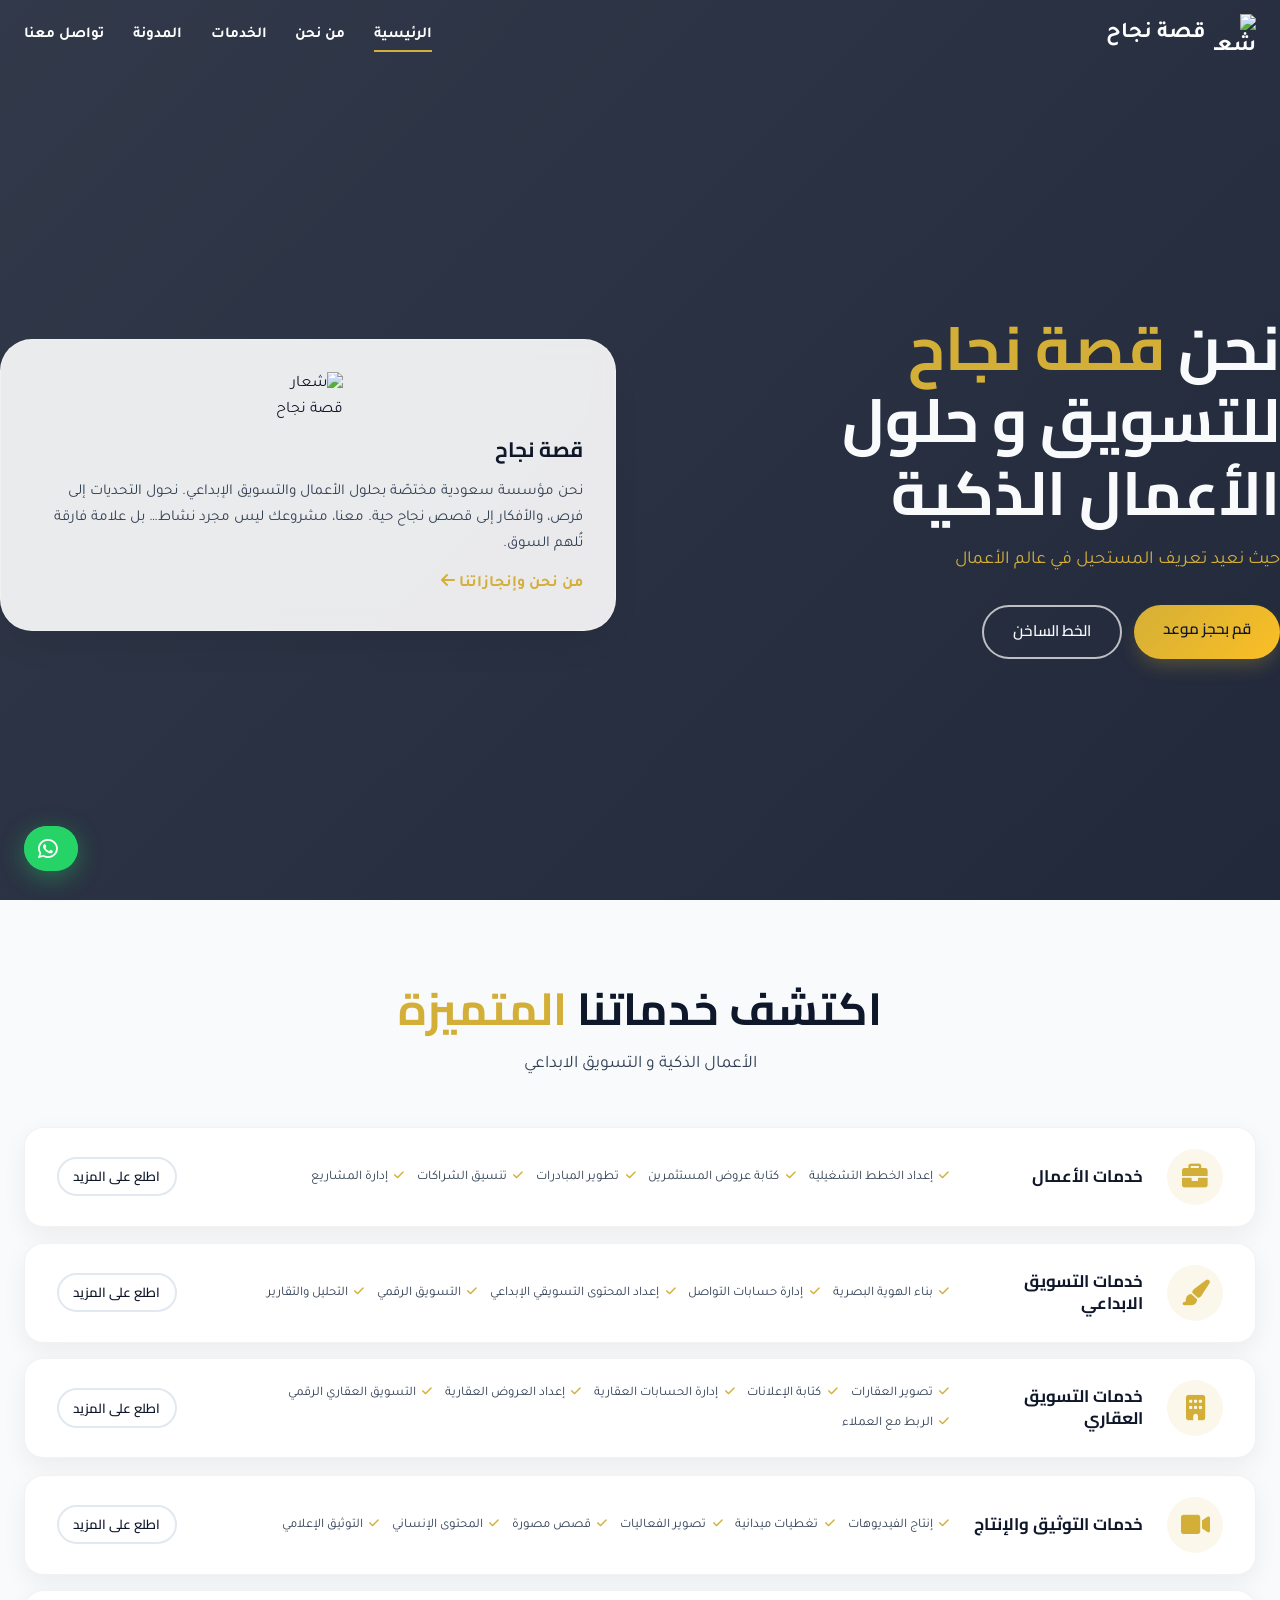
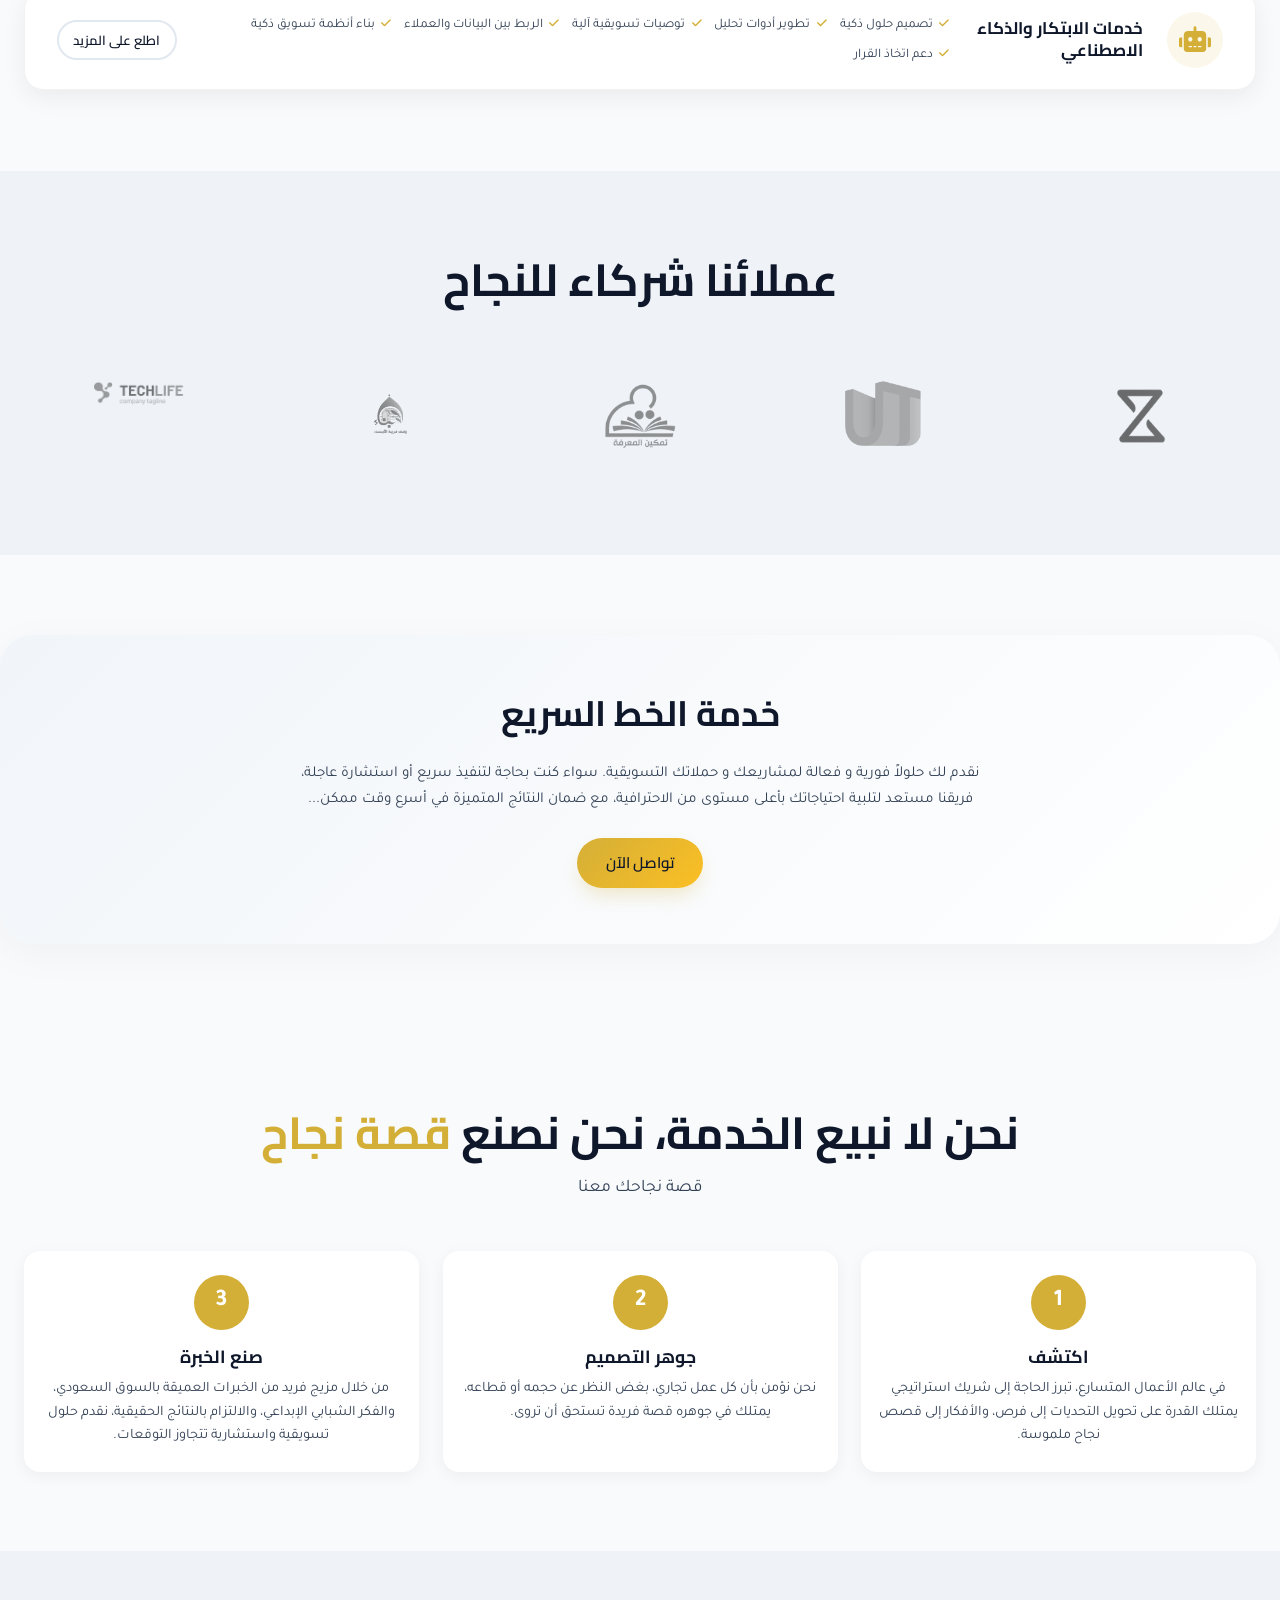
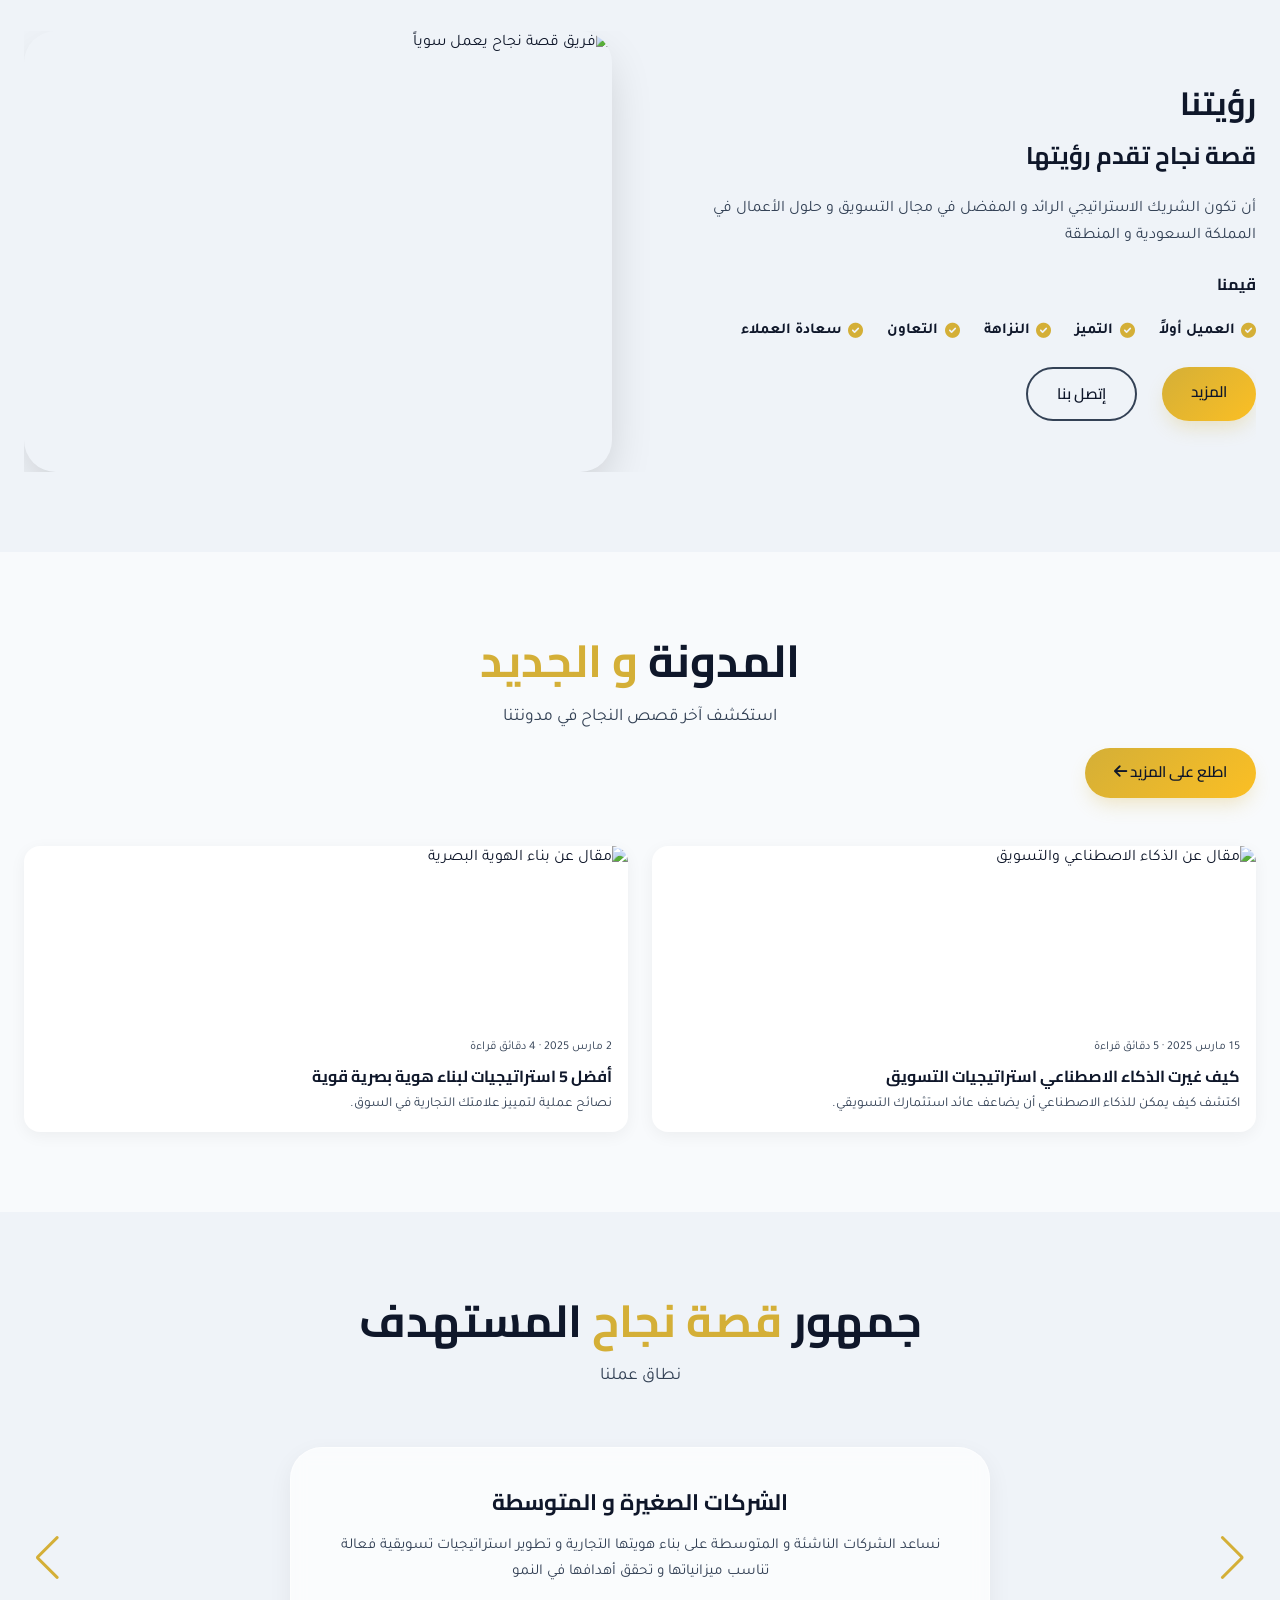
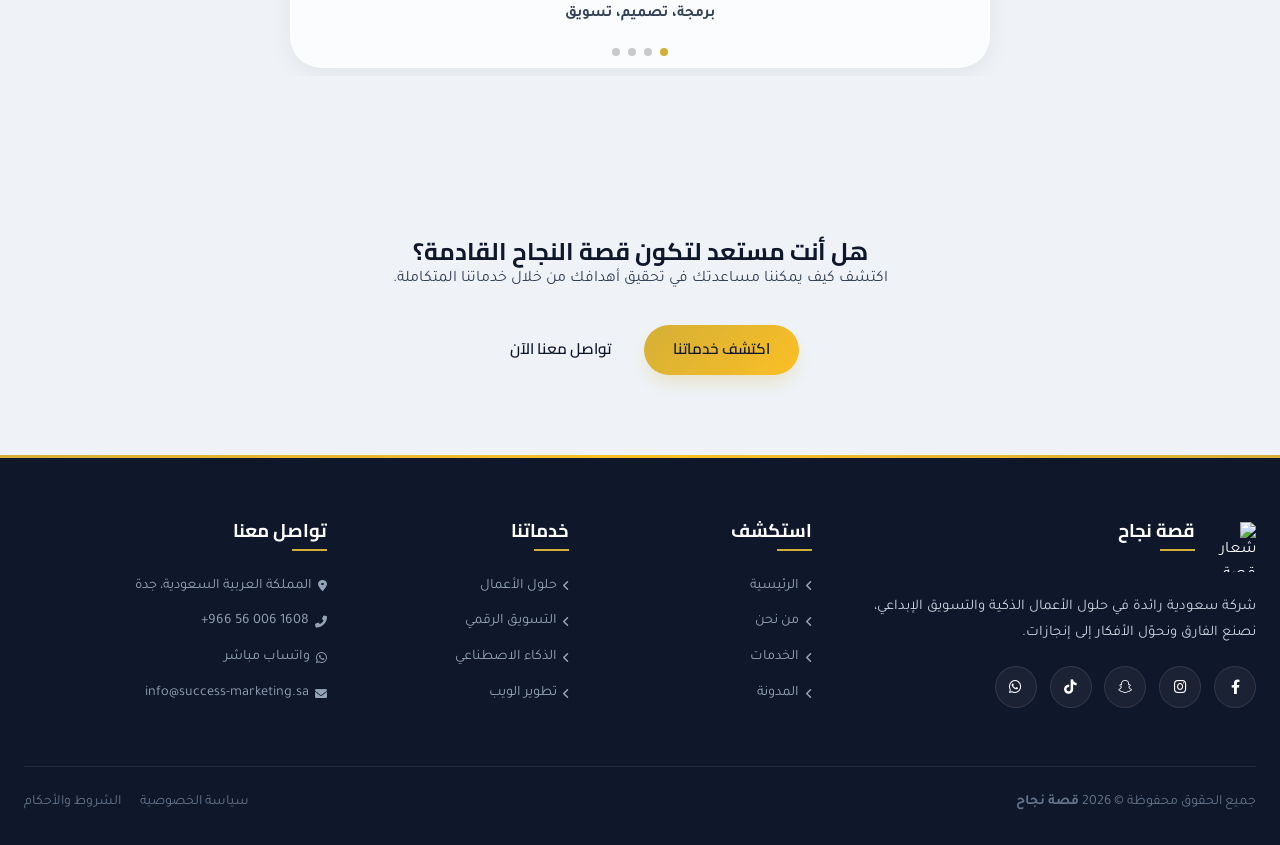
==== commit cbb3079c: "Add files via upload" ====
--- a/index.html
+++ b/index.html
@@ -4,74 +4,124 @@
     <meta charset="UTF-8">
     <meta name="viewport" content="width=device-width, initial-scale=1.0">
     <meta name="description" content="قصة نجاح – وكالة تسويق وحلول أعمال ذكية في السعودية. نقدم خدمات متكاملة في التسويق الإبداعي، الأعمال، العقار، والذكاء الاصطناعي.">
-    <title>قصة نجاح - الرئيسية</title>
+    <meta name="keywords" content="تسويق، حلول أعمال، ذكاء اصطناعي، تسويق رقمي، قصة نجاح، جدة، السعودية">
+    <meta name="author" content="قصة نجاح">
+    <meta name="robots" content="index, follow">
+    <!-- Open Graph -->
+    <meta property="og:title" content="قصة نجاح - للتسويق وحلول الأعمال الذكية">
+    <meta property="og:description" content="شريكك الاستراتيجي في التسويق وحلول الأعمال في المملكة العربية السعودية. نحوّل أفكارك إلى قصص نجاح.">
+    <meta property="og:type" content="website">
+    <meta property="og:locale" content="ar_SA">
+    <!-- Canonical -->
+    <link rel="canonical" href="https://qissatnajah.com/index.html">
+    <!-- Favicon -->
+    <link rel="icon" type="image/png" href="assets/logo.png">
+    <link rel="apple-touch-icon" href="assets/logo.png">
+    <title>قصة نجاح - الرئيسية | تسويق وحلول أعمال ذكية</title>
+    <!-- Preconnect for performance -->
+    <link rel="preconnect" href="https://fonts.googleapis.com">
+    <link rel="preconnect" href="https://fonts.gstatic.com" crossorigin>
+    <link rel="preconnect" href="https://cdnjs.cloudflare.com">
     <!-- Google Fonts -->
     <link href="https://fonts.googleapis.com/css2?family=Cairo:wght@400;600;700&family=Tajawal:wght@400;500;700&display=swap" rel="stylesheet">
     <!-- Font Awesome -->
     <link rel="stylesheet" href="https://cdnjs.cloudflare.com/ajax/libs/font-awesome/6.0.0-beta3/css/all.min.css">
     <!-- Swiper CSS -->
-    <link rel="stylesheet" href="https://cdn.jsdelivr.net/npm/swiper@11/swiper-bundle.min.css" />
+    <link rel="stylesheet" href="https://cdn.jsdelivr.net/npm/swiper@11/swiper-bundle.min.css">
     <!-- AOS CSS -->
     <link href="https://unpkg.com/aos@2.3.1/dist/aos.css" rel="stylesheet">
     <!-- SweetAlert -->
-    <script src="https://cdn.jsdelivr.net/npm/sweetalert2@11"></script>
+    <script src="https://cdn.jsdelivr.net/npm/sweetalert2@11" defer></script>
     <!-- Custom CSS -->
     <link rel="stylesheet" href="style.css">
+    <!-- Schema.org Structured Data -->
+    <script type="application/ld+json">
+    {
+      "@context": "https://schema.org",
+      "@type": "LocalBusiness",
+      "name": "قصة نجاح",
+      "description": "وكالة تسويق وحلول أعمال ذكية في المملكة العربية السعودية",
+      "url": "https://qissatnajah.com",
+      "telephone": "+966560061608",
+      "email": "info@success-marketing.sa",
+      "address": {
+        "@type": "PostalAddress",
+        "addressLocality": "جدة",
+        "addressCountry": "SA"
+      },
+      "sameAs": [
+        "https://www.facebook.com/profile.php?id=61580665604399",
+        "https://www.instagram.com/qissat.naja7",
+        "https://www.tiktok.com/@qissatna7"
+      ]
+    }
+    </script>
 </head>
 <body>
-    <header class="header">
+    <!-- Nav Overlay for mobile -->
+    <div class="nav-overlay" id="navOverlay" aria-hidden="true"></div>
+
+    <!-- زر واتساب عائم -->
+    <a href="https://wa.me/966560061608" class="whatsapp-float" target="_blank" rel="noopener noreferrer" aria-label="تواصل عبر واتساب">
+        <i class="fab fa-whatsapp" aria-hidden="true"></i>
+    </a>
+
+    <header class="header" role="banner">
         <div class="container navbar">
-            <a href="index.html" class="logo">
-                <img src="assets/logo.svg" alt="شعار قصة نجاح" loading="lazy">
+            <a href="index.html" class="logo" aria-label="الصفحة الرئيسية - قصة نجاح">
+                <img src="assets/logo.png" alt="شعار قصة نجاح" width="42" height="42" loading="eager">
                 <span>قصة نجاح</span>
             </a>
-            <nav class="nav-links">
-                <a href="index.html" class="active">الرئيسية</a>
+            <nav class="nav-links" id="navLinks" role="navigation" aria-label="القائمة الرئيسية">
+                <a href="index.html" class="active" aria-current="page">الرئيسية</a>
                 <a href="about.html">من نحن</a>
                 <a href="services.html">الخدمات</a>
                 <a href="blog.html">المدونة</a>
                 <a href="contact.html">تواصل معنا</a>
             </nav>
-            <button type="button" class="menu-toggle" aria-label="فتح القائمة"><i class="fas fa-bars"></i></button>
+            <button type="button" class="menu-toggle" id="menuToggle" aria-label="فتح القائمة" aria-expanded="false" aria-controls="navLinks">
+                <i class="fas fa-bars" aria-hidden="true"></i>
+            </button>
         </div>
     </header>
 
     <main>
         <!-- Hero Section -->
-        <section class="hero">
+        <section class="hero" aria-label="قسم الترحيب">
             <div class="container hero-content">
                 <div data-aos="fade-left">
                     <h1 class="hero-title">نحن <span>قصة نجاح</span><br>للتسويق و حلول الأعمال الذكية</h1>
                     <p class="hero-text">حيث نعيد تعريف المستحيل في عالم الأعمال</p>
                     <div class="hero-buttons">
                         <a href="contact.html" class="btn btn-primary">قم بحجز موعد</a>
-                        <a href="https://wa.me/966560061608" class="btn btn-outline-white">الخط الساخن</a>
+                        <a href="https://wa.me/966560061608" class="btn btn-outline-white" rel="noopener noreferrer" target="_blank">الخط الساخن</a>
                     </div>
                 </div>
                 <div data-aos="fade-right">
                     <div class="hero-card">
-                        <img src="assets/logo.svg" alt="شعار قصة نجاح" width="80" loading="lazy">
+                        <img src="assets/logo.png" alt="شعار قصة نجاح" width="70" loading="eager">
                         <h3>قصة نجاح</h3>
                         <p>نحن مؤسسة سعودية مختصّة بحلول الأعمال والتسويق الإبداعي. نحول التحديات إلى فرص، والأفكار إلى قصص نجاح حية. معنا، مشروعك ليس مجرد نشاط… بل علامة فارقة تُلهم السوق.</p>
-                        <a href="about.html">من نحن <i class="fas fa-arrow-left"></i></a>
+                        <a href="about.html" class="btn-link">من نحن وإنجازاتنا <i class="fas fa-arrow-left" aria-hidden="true"></i></a>
+                        
                     </div>
                 </div>
             </div>
         </section>
 
         <!-- Services Section -->
-        <section class="section">
+        <section class="section" aria-labelledby="services-title">
             <div class="container">
                 <div class="section-title" data-aos="fade-up">
-                    <h2>اكتشف خدماتنا <span>المتميزة</span></h2>
+                    <h2 id="services-title">اكتشف خدماتنا <span>المتميزة</span></h2>
                     <p>الأعمال الذكية و التسويق الابداعي</p>
                 </div>
-                <div class="services-grid">
+                <div class="services-grid" role="list">
                     <!-- Service 1 -->
-                    <div class="service-card" data-aos="zoom-in">
-                        <div class="service-icon"><i class="fas fa-briefcase"></i></div>
+                    <article class="service-card" data-aos="zoom-in" role="listitem">
+                        <div class="service-icon" aria-hidden="true"><i class="fas fa-briefcase"></i></div>
                         <h3>خدمات الأعمال</h3>
-                        <ul>
+                        <ul aria-label="خدمات الأعمال">
                             <li>إعداد الخطط التشغيلية</li>
                             <li>كتابة عروض المستثمرين</li>
                             <li>تطوير المبادرات</li>
@@ -79,12 +129,12 @@
                             <li>إدارة المشاريع</li>
                         </ul>
                         <a href="services.html" class="btn btn-outline service-card-btn">اطلع على المزيد</a>
-                    </div>
+                    </article>
                     <!-- Service 2 -->
-                    <div class="service-card" data-aos="zoom-in" data-aos-delay="100">
-                        <div class="service-icon"><i class="fas fa-paint-brush"></i></div>
+                    <article class="service-card" data-aos="zoom-in" data-aos-delay="100" role="listitem">
+                        <div class="service-icon" aria-hidden="true"><i class="fas fa-paint-brush"></i></div>
                         <h3>خدمات التسويق الابداعي</h3>
-                        <ul>
+                        <ul aria-label="خدمات التسويق الابداعي">
                             <li>بناء الهوية البصرية</li>
                             <li>إدارة حسابات التواصل</li>
                             <li>إعداد المحتوى التسويقي الإبداعي</li>
@@ -92,12 +142,12 @@
                             <li>التحليل والتقارير</li>
                         </ul>
                         <a href="services.html" class="btn btn-outline service-card-btn">اطلع على المزيد</a>
-                    </div>
+                    </article>
                     <!-- Service 3 -->
-                    <div class="service-card" data-aos="zoom-in" data-aos-delay="200">
-                        <div class="service-icon"><i class="fas fa-building"></i></div>
+                    <article class="service-card" data-aos="zoom-in" data-aos-delay="200" role="listitem">
+                        <div class="service-icon" aria-hidden="true"><i class="fas fa-building"></i></div>
                         <h3>خدمات التسويق العقاري</h3>
-                        <ul>
+                        <ul aria-label="خدمات التسويق العقاري">
                             <li>تصوير العقارات</li>
                             <li>كتابة الإعلانات</li>
                             <li>إدارة الحسابات العقارية</li>
@@ -106,12 +156,12 @@
                             <li>الربط مع العملاء</li>
                         </ul>
                         <a href="services.html" class="btn btn-outline service-card-btn">اطلع على المزيد</a>
-                    </div>
+                    </article>
                     <!-- Service 4 -->
-                    <div class="service-card" data-aos="zoom-in" data-aos-delay="300">
-                        <div class="service-icon"><i class="fas fa-video"></i></div>
+                    <article class="service-card" data-aos="zoom-in" data-aos-delay="300" role="listitem">
+                        <div class="service-icon" aria-hidden="true"><i class="fas fa-video"></i></div>
                         <h3>خدمات التوثيق والإنتاج</h3>
-                        <ul>
+                        <ul aria-label="خدمات التوثيق والإنتاج">
                             <li>إنتاج الفيديوهات</li>
                             <li>تغطيات ميدانية</li>
                             <li>تصوير الفعاليات</li>
@@ -120,12 +170,12 @@
                             <li>التوثيق الإعلامي</li>
                         </ul>
                         <a href="services.html" class="btn btn-outline service-card-btn">اطلع على المزيد</a>
-                    </div>
+                    </article>
                     <!-- Service 5 -->
-                    <div class="service-card" data-aos="zoom-in" data-aos-delay="400">
-                        <div class="service-icon"><i class="fas fa-robot"></i></div>
+                    <article class="service-card" data-aos="zoom-in" data-aos-delay="400" role="listitem">
+                        <div class="service-icon" aria-hidden="true"><i class="fas fa-robot"></i></div>
                         <h3>خدمات الابتكار والذكاء الاصطناعي</h3>
-                        <ul>
+                        <ul aria-label="خدمات الابتكار والذكاء الاصطناعي">
                             <li>تصميم حلول ذكية</li>
                             <li>تطوير أدوات تحليل</li>
                             <li>توصيات تسويقية آلية</li>
@@ -134,24 +184,24 @@
                             <li>دعم اتخاذ القرار</li>
                         </ul>
                         <a href="services.html" class="btn btn-outline service-card-btn">اطلع على المزيد</a>
-                    </div>
+                    </article>
                 </div>
             </div>
         </section>
 
         <!-- Clients Section -->
-        <section class="section bg-light">
+        <section class="section bg-light" aria-labelledby="clients-title">
             <div class="container">
                 <div class="section-title" data-aos="fade-up">
-                    <h3>عملائنا شركاء للنجاح</h3>
-                </div>
-                <div class="swiper clients-slider" data-aos="fade-up">
+                    <h2 id="clients-title">عملائنا شركاء للنجاح</h2>
+                </div>
+                <div class="swiper clients-slider" data-aos="fade-up" aria-label="شعارات العملاء">
                     <div class="swiper-wrapper">
-                        <div class="swiper-slide"><img src="assets/brand/1.png" alt="شعار عميل 1" class="client-logo" loading="lazy"></div>
-                        <div class="swiper-slide"><img src="assets/brand/2.png" alt="شعار عميل 2" class="client-logo" loading="lazy"></div>
-                        <div class="swiper-slide"><img src="assets/brand/3.png" alt="شعار عميل 3" class="client-logo" loading="lazy"></div>
-                        <div class="swiper-slide"><img src="assets/brand/4.png" alt="شعار عميل 4" class="client-logo" loading="lazy"></div>
-                        <div class="swiper-slide"><img src="assets/brand/5.png" alt="شعار عميل 5" class="client-logo" loading="lazy"></div>
+                        <div class="swiper-slide"><img src="assets/brand/1.png" alt="شعار عميل 1" class="client-logo" loading="lazy" width="100" height="70"></div>
+                        <div class="swiper-slide"><img src="assets/brand/2.png" alt="شعار عميل 2" class="client-logo" loading="lazy" width="100" height="70"></div>
+                        <div class="swiper-slide"><img src="assets/brand/3.png" alt="شعار عميل 3" class="client-logo" loading="lazy" width="100" height="70"></div>
+                        <div class="swiper-slide"><img src="assets/brand/4.png" alt="شعار عميل 4" class="client-logo" loading="lazy" width="100" height="70"></div>
+                        <div class="swiper-slide"><img src="assets/brand/5.png" alt="شعار عميل 5" class="client-logo" loading="lazy" width="100" height="70"></div>
                     </div>
                 </div>
             </div>
@@ -162,30 +212,30 @@
             <div class="container quick-service" data-aos="fade-up">
                 <h2 class="quick-service-title">خدمة الخط السريع</h2>
                 <p class="quick-service-text">نقدم لك حلولاً فورية و فعالة لمشاريعك و حملاتك التسويقية. سواء كنت بحاجة لتنفيذ سريع أو استشارة عاجلة، فريقنا مستعد لتلبية احتياجاتك بأعلى مستوى من الاحترافية، مع ضمان النتائج المتميزة في أسرع وقت ممكن...</p>
-                <a href="https://wa.me/966560061608" class="btn btn-primary">تواصل الآن</a>
+                <a href="https://wa.me/966560061608" class="btn btn-primary" rel="noopener noreferrer" target="_blank">تواصل الآن</a>
             </div>
         </section>
 
         <!-- Vision & Steps -->
-        <section class="section">
+        <section class="section" aria-labelledby="vision-title">
             <div class="container">
                 <div class="section-title" data-aos="fade-up">
-                    <h2>نحن لا نبيع الخدمة، نحن نصنع <span>قصة نجاح</span></h2>
+                    <h2 id="vision-title">نحن لا نبيع الخدمة، نحن نصنع <span>قصة نجاح</span></h2>
                     <p>قصة نجاحك معنا</p>
                 </div>
                 <div class="steps">
                     <div class="step" data-aos="flip-right">
-                        <div class="step-number">1</div>
+                        <div class="step-number" aria-hidden="true">1</div>
                         <h3>اكتشف</h3>
                         <p>في عالم الأعمال المتسارع، تبرز الحاجة إلى شريك استراتيجي يمتلك القدرة على تحويل التحديات إلى فرص، والأفكار إلى قصص نجاح ملموسة.</p>
                     </div>
                     <div class="step" data-aos="flip-right" data-aos-delay="100">
-                        <div class="step-number">2</div>
+                        <div class="step-number" aria-hidden="true">2</div>
                         <h3>جوهر التصميم</h3>
                         <p>نحن نؤمن بأن كل عمل تجاري، بغض النظر عن حجمه أو قطاعه، يمتلك في جوهره قصة فريدة تستحق أن تروى.</p>
                     </div>
                     <div class="step" data-aos="flip-right" data-aos-delay="200">
-                        <div class="step-number">3</div>
+                        <div class="step-number" aria-hidden="true">3</div>
                         <h3>صنع الخبرة</h3>
                         <p>من خلال مزيج فريد من الخبرات العميقة بالسوق السعودي، والفكر الشبابي الإبداعي، والالتزام بالنتائج الحقيقية، نقدم حلول تسويقية واستشارية تتجاوز التوقعات.</p>
                     </div>
@@ -194,69 +244,68 @@
         </section>
 
         <!-- About Preview -->
-        <section class="section bg-light">
+        <section class="section bg-light" aria-labelledby="about-preview-title">
             <div class="container">
                 <div class="about-preview-grid">
                     <div data-aos="fade-left">
-                        <img src="https://images.unsplash.com/photo-1557804506-669a67965ba0?ixlib=rb-4.0.3&auto=format&fit=crop&w=800&q=80" alt="مكتب عمل حديث لقصة نجاح" class="about-img" loading="lazy">
-                    </div>
-                    <div data-aos="fade-right">
                         <div class="section-title section-title-right">
-                            <h2>رؤيتنا</h2>
+                            <h2 id="about-preview-title">رؤيتنا</h2>
                         </div>
                         <h2>قصة نجاح تقدم رؤيتها</h2>
                         <p class="about-description">أن تكون الشريك الاستراتيجي الرائد و المفضل في مجال التسويق و حلول الأعمال في المملكة السعودية و المنطقة</p>
                         <h4>قيمنا</h4>
                         <div class="values-list">
-                            <div><i class="fas fa-check-circle"></i> العميل أولاً</div>
-                            <div><i class="fas fa-check-circle"></i> التميز</div>
-                            <div><i class="fas fa-check-circle"></i> النزاهة</div>
-                            <div><i class="fas fa-check-circle"></i> التعاون</div>
-                            <div><i class="fas fa-check-circle"></i> سعادة العملاء</div>
-                        </div>
-                        <a href="about.html" class="btn btn-primary">المزيد</a>
-                        <div class="contact-phone">
-                            <span>اتصل الآن</span>
-                            <h3><a href="tel:+966560061608">+966 56 006 1608</a></h3>
-                        </div>
-                    </div>
-                </div>
-            </div>
-        </section>
-
-        <!-- Projects Preview -->
-        <section class="section">
+                            <div><i class="fas fa-check-circle" aria-hidden="true"></i> العميل أولاً</div>
+                            <div><i class="fas fa-check-circle" aria-hidden="true"></i> التميز</div>
+                            <div><i class="fas fa-check-circle" aria-hidden="true"></i> النزاهة</div>
+                            <div><i class="fas fa-check-circle" aria-hidden="true"></i> التعاون</div>
+                            <div><i class="fas fa-check-circle" aria-hidden="true"></i> سعادة العملاء</div>
+                        </div>
+                        <div style="display:flex;gap:0.8rem;flex-wrap:wrap;margin-top:1.5rem;">
+                            <a href="about.html" class="btn btn-primary">المزيد</a>
+                            <a href="tel:+966560061608" class="btn btn-outline">إتصل بنا</a>
+                        </div>
+                    </div>
+                    <div data-aos="fade-right">
+                        <img src="https://images.unsplash.com/photo-1600880292203-757bb62b4baf?ixlib=rb-4.0.3&auto=format&fit=crop&w=800&q=80" alt="فريق قصة نجاح يعمل سوياً" class="rounded-img shadow-lg" loading="lazy" width="800" height="600">
+                    </div>
+                </div>
+            </div>
+        </section>
+
+        <!-- Blog Preview -->
+        <section class="section" aria-labelledby="blog-title">
             <div class="container">
                 <div class="section-title" data-aos="fade-up">
-                    <h2>المدونة <span> و الجديد</span></h2>
+                    <h2 id="blog-title">المدونة <span> و الجديد</span></h2>
                     <p>استكشف آخر قصص النجاح في مدونتنا</p>
-                    <a href="#" class="btn btn-primary projects-btn">اطلع على المزيد <i class="fas fa-arrow-left"></i></a>
-                    <div class="blog-preview">
-            <div class="blog-post">
-              <img src="https://images.unsplash.com/photo-1557804506-669a67965ba0?w=400&auto=format" alt="blog" loading="lazy">
-              <div class="blog-meta"><span>15 مارس 2025</span> · <span>5 دقائق قراءة</span></div>
-              <h4>كيف غيرت الذكاء الاصطناعي استراتيجيات التسويق</h4>
-              <p>اكتشف كيف يمكن للذكاء الاصطناعي أن يضاعف عائد استثمارك التسويقي.</p>
-            </div>
-            <div class="blog-post">
-              <img src="https://images.unsplash.com/photo-1522071820081-009f0129c71c?w=400&auto=format" alt="blog" loading="lazy">
-              <div class="blog-meta"><span>2 مارس 2025</span> · <span>4 دقائق قراءة</span></div>
-              <h4>أفضل 5 استراتيجيات لبناء هوية بصرية قوية</h4>
-              <p>نصائح عملية لتمييز علامتك التجارية في السوق.</p>
-            </div>
-          </div>
+                    <a href="#" class="btn btn-primary projects-btn">اطلع على المزيد <i class="fas fa-arrow-left" aria-hidden="true"></i></a>
+                </div>
+                <div class="blog-preview">
+                    <article class="blog-post">
+                        <img src="https://images.unsplash.com/photo-1557804506-669a67965ba0?w=400&auto=format" alt="مقال عن الذكاء الاصطناعي والتسويق" loading="lazy" width="400" height="200">
+                        <div class="blog-meta"><span>15 مارس 2025</span> · <span>5 دقائق قراءة</span></div>
+                        <h4>كيف غيرت الذكاء الاصطناعي استراتيجيات التسويق</h4>
+                        <p>اكتشف كيف يمكن للذكاء الاصطناعي أن يضاعف عائد استثمارك التسويقي.</p>
+                    </article>
+                    <article class="blog-post">
+                        <img src="https://images.unsplash.com/photo-1522071820081-009f0129c71c?w=400&auto=format" alt="مقال عن بناء الهوية البصرية" loading="lazy" width="400" height="200">
+                        <div class="blog-meta"><span>2 مارس 2025</span> · <span>4 دقائق قراءة</span></div>
+                        <h4>أفضل 5 استراتيجيات لبناء هوية بصرية قوية</h4>
+                        <p>نصائح عملية لتمييز علامتك التجارية في السوق.</p>
+                    </article>
                 </div>
             </div>
         </section>
 
         <!-- Audience Section -->
-        <section class="section bg-light">
+        <section class="section bg-light" aria-labelledby="audience-title">
             <div class="container">
                 <div class="section-title" data-aos="fade-up">
-                    <h2>جمهور <span>قصة نجاح</span> المستهدف</h2>
+                    <h2 id="audience-title">جمهور <span>قصة نجاح</span> المستهدف</h2>
                     <p>نطاق عملنا</p>
                 </div>
-                <div class="swiper audience-slider" data-aos="fade-up">
+                <div class="swiper audience-slider" data-aos="fade-up" aria-label="الجمهور المستهدف">
                     <div class="swiper-wrapper">
                         <div class="swiper-slide">
                             <div class="audience-card">
@@ -288,54 +337,67 @@
                         </div>
                     </div>
                     <div class="swiper-pagination"></div>
-                    <div class="swiper-button-next"></div>
-                    <div class="swiper-button-prev"></div>
+                    <div class="swiper-button-next" aria-label="التالي"></div>
+                    <div class="swiper-button-prev" aria-label="السابق"></div>
+                </div>
+            </div>
+        </section>
+        <!-- CTA Section -->
+        <section class="section bg-light" data-aos="zoom-in">
+            <div class="container text-center">
+                <h2>هل أنت مستعد لتكون قصة النجاح القادمة؟</h2>
+                <p style="margin-bottom: 2rem; color: var(--text-muted);">اكتشف كيف يمكننا مساعدتك في تحقيق أهدافك من خلال خدماتنا المتكاملة.</p>
+                <div class="flex-center gap-1" style="justify-content: center;">
+                    <a href="services.html" class="btn btn-primary">اكتشف خدماتنا</a>
+                    <a href="contact.html" class="btn btn-outline-gold">تواصل معنا الآن</a>
                 </div>
             </div>
         </section>
     </main>
 
     <!-- Footer -->
-    <footer class="footer">
+    <footer class="footer" role="contentinfo">
         <div class="container">
             <div class="footer-grid">
                 <div class="footer-col">
                     <div class="footer-logo">
-                        <img src="assets/logo.svg" alt="شعار قصة نجاح" loading="lazy" width="50">
+                        <img src="assets/logo.png" alt="شعار قصة نجاح" loading="lazy" width="50" height="50">
                         <h4>قصة نجاح</h4>
                     </div>
                     <p>شركة سعودية رائدة في حلول الأعمال الذكية والتسويق الإبداعي، نصنع الفارق ونحوّل الأفكار إلى إنجازات.</p>
                     <div class="footer-social">
-                        <a href="https://www.facebook.com/profile.php?id=61580665604399" aria-label="فيسبوك"><i class="fab fa-facebook-f"></i></a>
-                        <a href="https://www.instagram.com/qissat.naja7" aria-label="انستغرام"><i class="fab fa-instagram"></i></a>
-                        <a href="https://www.snapchat.com/add/qissat.naja7" aria-label="سناب شات"><i class="fab fa-snapchat"></i></a>
-                        <a href="https://www.tiktok.com/@qissatna7" aria-label="تيك توك"><i class="fab fa-tiktok"></i></a>
+                        <a href="https://www.facebook.com/profile.php?id=61580665604399" aria-label="فيسبوك" rel="noopener noreferrer" target="_blank"><i class="fab fa-facebook-f" aria-hidden="true"></i></a>
+                        <a href="https://www.instagram.com/qissat.naja7?igsh=bWxjdW5teGVxYncz" aria-label="انستغرام" rel="noopener noreferrer" target="_blank"><i class="fab fa-instagram" aria-hidden="true"></i></a>
+                        <a href="https://www.snapchat.com/add/qissat.naja7?share_id=FoQW88v0vFo&locale=ar-SA" aria-label="سناب شات" rel="noopener noreferrer" target="_blank"><i class="fab fa-snapchat" aria-hidden="true"></i></a>
+                        <a href="https://www.tiktok.com/@qissatna7?_t=ZS-90C1knsUTUA&_r=1" aria-label="تيك توك" rel="noopener noreferrer" target="_blank"><i class="fab fa-tiktok" aria-hidden="true"></i></a>
+                        <a href="https://wa.me/966560061608" aria-label="واتساب" rel="noopener noreferrer" target="_blank"><i class="fab fa-whatsapp" aria-hidden="true"></i></a>
                     </div>
                 </div>
                 <div class="footer-col links-col">
                     <h4>استكشف</h4>
                     <ul>
-                        <li><a href="index.html"><i class="fas fa-angle-left"></i> الرئيسية</a></li>
-                        <li><a href="about.html"><i class="fas fa-angle-left"></i> من نحن</a></li>
-                        <li><a href="services.html"><i class="fas fa-angle-left"></i> الخدمات</a></li>
-                        <li><a href="blog.html"><i class="fas fa-angle-left"></i> المدونة</a></li>
+                        <li><a href="index.html"><i class="fas fa-angle-left" aria-hidden="true"></i> الرئيسية</a></li>
+                        <li><a href="about.html"><i class="fas fa-angle-left" aria-hidden="true"></i> من نحن</a></li>
+                        <li><a href="services.html"><i class="fas fa-angle-left" aria-hidden="true"></i> الخدمات</a></li>
+                        <li><a href="blog.html"><i class="fas fa-angle-left" aria-hidden="true"></i> المدونة</a></li>
                     </ul>
                 </div>
                 <div class="footer-col links-col">
                     <h4>خدماتنا</h4>
                     <ul>
-                        <li><a href="services.html"><i class="fas fa-angle-left"></i> حلول الأعمال</a></li>
-                        <li><a href="services.html"><i class="fas fa-angle-left"></i> التسويق الرقمي</a></li>
-                        <li><a href="services.html"><i class="fas fa-angle-left"></i> الذكاء الاصطناعي</a></li>
-                        <li><a href="services.html"><i class="fas fa-angle-left"></i> تطوير الويب</a></li>
+                        <li><a href="services.html"><i class="fas fa-angle-left" aria-hidden="true"></i> حلول الأعمال</a></li>
+                        <li><a href="services.html"><i class="fas fa-angle-left" aria-hidden="true"></i> التسويق الرقمي</a></li>
+                        <li><a href="services.html"><i class="fas fa-angle-left" aria-hidden="true"></i> الذكاء الاصطناعي</a></li>
+                        <li><a href="services.html"><i class="fas fa-angle-left" aria-hidden="true"></i> تطوير الويب</a></li>
                     </ul>
                 </div>
                 <div class="footer-col links-col">
                     <h4>تواصل معنا</h4>
                     <ul>
-                        <li><a href="#"><i class="fas fa-map-marker-alt"></i> <span>المملكة العربية السعودية، جدة</span></a></li>
-                        <li><a href="tel:+966560061608"><i class="fas fa-phone-alt"></i> <span dir="ltr">+966 56 006 1608</span></a></li>
-                        <li><a href="mailto:info@success-marketing.sa"><i class="fas fa-envelope"></i> <span>info@success-marketing.sa</span></a></li>
+                        <li><a href="https://maps.app.goo.gl/BkFAhbRME6QfiBcF7" target="_blank" rel="noopener noreferrer"><i class="fas fa-map-marker-alt" aria-hidden="true"></i> <span>المملكة العربية السعودية، جدة</span></a></li>
+                        <li><a href="tel:+966560061608"><i class="fas fa-phone-alt" aria-hidden="true"></i> <span dir="ltr">+966 56 006 1608</span></a></li>
+                        <li><a href="https://wa.me/966560061608" target="_blank" rel="noopener noreferrer"><i class="fab fa-whatsapp" aria-hidden="true"></i> <span>واتساب مباشر</span></a></li>
+                        <li><a href="mailto:info@success-marketing.sa"><i class="fas fa-envelope" aria-hidden="true"></i> <span>info@success-marketing.sa</span></a></li>
                     </ul>
                 </div>
             </div>
--- a/style.css
+++ b/style.css
@@ -1,4 +1,4 @@
-/* ===== variables ===== */
+/* ===== CSS Variables ===== */
 :root {
     --bg-light: #F8FAFC;
     --white-glass: rgba(255, 255, 255, 0.7);
@@ -11,12 +11,19 @@
     --border-radius-card: 2rem;
     --border-radius-btn: 3rem;
     --transition: all 0.3s ease;
-}
-
-* {
+    --header-height: 70px;
+}
+
+/* ===== Reset & Base ===== */
+*, *::before, *::after {
     margin: 0;
     padding: 0;
     box-sizing: border-box;
+}
+
+html {
+    scroll-behavior: smooth;
+    -webkit-text-size-adjust: 100%;
 }
 
 body {
@@ -26,7 +33,10 @@
     line-height: 1.6;
     overflow-x: hidden;
     direction: rtl;
-}
+    -webkit-font-smoothing: antialiased;
+    -moz-osx-font-smoothing: grayscale;
+}
+
 body.menu-open {
     overflow: hidden;
 }
@@ -42,7 +52,17 @@
     color: inherit;
 }
 
-/* ===== glass effects ===== */
+img {
+    max-width: 100%;
+    height: auto;
+    display: block;
+}
+
+ul {
+    list-style: none;
+}
+
+/* ===== Glass Effects ===== */
 .glass {
     background: var(--white-glass);
     backdrop-filter: blur(8px);
@@ -60,16 +80,10 @@
     box-shadow: 0 25px 50px -12px rgba(0,0,0,0.15);
 }
 
-/* ===== animations ===== */
+/* ===== Animations ===== */
 @keyframes fadeInUp {
-    from {
-        opacity: 0;
-        transform: translateY(20px);
-    }
-    to {
-        opacity: 1;
-        transform: translateY(0);
-    }
+    from { opacity: 0; transform: translateY(20px); }
+    to   { opacity: 1; transform: translateY(0); }
 }
 
 .fade-in-up {
@@ -83,16 +97,19 @@
     transform: scale(1.02);
 }
 
-/* ===== buttons ===== */
+/* ===== Buttons ===== */
 .btn {
     display: inline-block;
-    padding: 0.8rem 2rem;
+    padding: 0.8rem 1.8rem;
     border-radius: var(--border-radius-btn);
     font-weight: 600;
     transition: var(--transition);
     cursor: pointer;
     border: none;
     font-family: 'Cairo', sans-serif;
+    font-size: 0.95rem;
+    text-align: center;
+    white-space: nowrap;
 }
 
 .btn-primary {
@@ -117,97 +134,112 @@
 
 .btn-outline-white {
     background: transparent;
-    border: 2px solid var(--text-muted);
+    border: 2px solid rgba(255,255,255,0.7);
     color: var(--bg-light);
 }
 .btn-outline-white:hover {
-    background: var(--text-muted);
-    color: var(--bg-light);
-}
-
-/* ===== layout helpers ===== */
+    background: rgba(255,255,255,0.15);
+    border-color: white;
+}
+
+/* ===== Layout Helpers ===== */
 .container {
     max-width: 1280px;
     margin: 0 auto;
-    padding: 0 2rem;
+    padding: 0 1.5rem;
 }
 
 .section {
-    padding: 6rem 0;
+    padding: 5rem 0;
+}
+
+.bg-light {
+    background-color: #EFF3F8;
+}
+
+.text-center {
+    text-align: center;
 }
 
 .section-title {
     text-align: center;
-    margin-bottom: 4rem;
+    margin-bottom: 3rem;
 }
 .section-title h2 {
-    font-size: 3rem;
+    font-size: clamp(1.6rem, 4vw, 2.8rem);
     color: var(--text-dark);
-    margin-bottom: 1rem;
+    margin-bottom: 0.8rem;
 }
 .section-title span {
     color: var(--accent-gold);
 }
 .section-title p {
     color: var(--text-muted);
-    font-size: 1.2rem;
-}
-
-/* right-aligned section title */
+    font-size: 1.1rem;
+}
+
+/* Right-aligned section title */
 .section-title-right {
     text-align: right;
     margin-bottom: 1rem;
 }
 .section-title-right h2 {
-    font-size: 2rem;
+    font-size: clamp(1.4rem, 3vw, 2rem);
     margin-bottom: 0;
 }
 
-/* ===== header & nav ===== */
+/* ===== Header & Nav ===== */
 .header {
     position: fixed;
     top: 0;
     left: 0;
     width: 100%;
     z-index: 1000;
-    padding: 1rem 0;
+    padding: 0.9rem 0;
     transition: var(--transition);
+    will-change: background-color, box-shadow;
 }
 .header.scrolled {
     background: var(--white-glass);
     backdrop-filter: blur(10px);
-    box-shadow: var(--shadow);
+    -webkit-backdrop-filter: blur(10px);
+    box-shadow: 0 4px 20px rgba(0,0,0,0.08);
 }
 .navbar {
     display: flex;
     align-items: center;
     justify-content: space-between;
+    gap: 1rem;
 }
 .logo {
     display: flex;
     align-items: center;
     gap: 0.5rem;
-    font-size: 2rem;
+    font-size: 1.4rem;
     font-weight: 700;
     color: white;
     transition: var(--transition);
+    flex-shrink: 0;
 }
 .header.scrolled .logo {
     color: var(--text-dark);
 }
 .logo img {
-    width: 50px;
+    width: 42px;
     height: auto;
 }
 .nav-links {
     display: flex;
-    gap: 2rem;
+    gap: 1.8rem;
+    align-items: center;
 }
 .nav-links a {
     font-weight: 600;
+    font-size: 0.95rem;
     position: relative;
     color: white;
     transition: var(--transition);
+    white-space: nowrap;
 }
 .header.scrolled .nav-links a {
     color: var(--text-dark);
@@ -215,7 +247,7 @@
 .nav-links a::after {
     content: '';
     position: absolute;
-    bottom: -5px;
+    bottom: -4px;
     left: 0;
     width: 0;
     height: 2px;
@@ -226,192 +258,232 @@
 .nav-links a.active::after {
     width: 100%;
 }
+.nav-links a:hover {
+    color: var(--accent-gold);
+}
+.header.scrolled .nav-links a:hover {
+    color: var(--accent-gold);
+}
 .menu-toggle {
     display: none;
-    font-size: 1.8rem;
+    font-size: 1.6rem;
     cursor: pointer;
     background: transparent;
     border: none;
     color: white;
     transition: var(--transition);
+    padding: 0.3rem;
+    line-height: 1;
 }
 .header.scrolled .menu-toggle {
     color: var(--text-dark);
 }
 
-/* ===== hero section ===== */
+/* ===== Hero Section ===== */
 .hero {
     min-height: 100vh;
     display: flex;
     align-items: center;
     position: relative;
     overflow: hidden;
-    background:linear-gradient(135deg, rgba(15,23,42,0.8), rgba(15,23,42,0.9)), url('https://images.unsplash.com/photo-1557804506-669a67965ba0?ixlib=rb-4.0.3&auto=format&fit=crop&w=1974&q=80') center/cover no-repeat;
+    background: linear-gradient(135deg, rgba(15,23,42,0.85), rgba(15,23,42,0.92)),
+                url('https://images.unsplash.com/photo-1557804506-669a67965ba0?ixlib=rb-4.0.3&auto=format&fit=crop&w=1974&q=80') center/cover no-repeat;
+    padding-top: var(--header-height);
 }
 .hero-content {
     display: grid;
     grid-template-columns: 1fr 1fr;
-    gap: 4rem;
-    align-items: center;
+    gap: 3rem;
+    align-items: center;
+    padding: 3rem 0;
 }
 .hero-title {
-    font-size: 4rem;
+    font-size: clamp(2rem, 5vw, 3.8rem);
     line-height: 1.2;
-    margin-bottom: 1.5rem;
+    margin-bottom: 1rem;
     color: var(--bg-light);
 }
 .hero-title span {
     color: var(--accent-gold);
 }
 .hero-text {
-    font-size: 1.3rem;
-    color: var(--accent-gold);
-    margin-bottom: 2rem;
+    font-size: 1.15rem;
+    color: var(--accent-gold);
+    margin-bottom: 1.8rem;
 }
 .hero-buttons {
     display: flex;
-    gap: 1rem;
+    gap: 0.8rem;
     flex-wrap: wrap;
 }
 .hero-card {
     background: var(--white-glass-heavy);
     backdrop-filter: blur(10px);
+    -webkit-backdrop-filter: blur(10px);
     padding: 2rem;
     border-radius: var(--border-radius-card);
     box-shadow: var(--shadow);
     border: 1px solid rgba(255,255,255,0.3);
 }
+.hero-card img {
+    margin: 0 auto;
+}
 .hero-card p {
     margin: 1rem 0;
+    color: var(--text-muted);
+    font-size: 0.95rem;
+    line-height: 1.7;
 }
 .hero-card a {
     color: var(--accent-gold);
     font-weight: 600;
 }
-
-/* ===== services grid ===== */
+.hero-card h3 {
+    margin-top: 0.8rem;
+    font-size: 1.3rem;
+}
+
+/* ===== Services Grid (Homepage) ===== */
 .services-grid {
     display: grid;
     grid-template-columns: 1fr;
-    gap: 1.5rem;
-    margin-top: 3rem;
-}
+    gap: 1rem;
+    margin-top: 2rem;
+}
+
+/* بطاقة الخدمة – تخطيط أفقي على جميع الأحجام */
 .service-card {
     background: white;
-    padding: 2.5rem 2rem;
-    border-radius: 1.5rem;
-    box-shadow: 0 10px 30px rgba(0,0,0,0.05);
-    transition: all 0.5s cubic-bezier(0.4, 0, 0.2, 1);
+    border-radius: 1.2rem;
+    box-shadow: 0 8px 25px rgba(0,0,0,0.06);
+    transition: all 0.45s cubic-bezier(0.4, 0, 0.2, 1);
     position: relative;
     overflow: hidden;
     z-index: 1;
     border: 1px solid rgba(0,0,0,0.05);
-    text-align: center;
-}
-@media (min-width: 993px) {
+    will-change: transform;
+    /* الصف الأفقي دائماً */
+    display: flex;
+    align-items: center;
+    text-align: right;
+    gap: 1rem;
+    padding: 0.9rem 1.2rem;
+}
+
+/* Desktop : مساحات وأحجام أكبر */
+@media (min-width: 992px) {
     .service-card {
-        display: flex;
-        align-items: center;
-        text-align: right;
-        gap: 2rem;
-        padding: 1.5rem 2rem;
-    }
-    .service-icon {
-        margin: 0 !important;
+        gap: 1.5rem;
+        padding: 1.3rem 2rem;
+    }
+    .service-card h3 {
+        width: 170px;
         flex-shrink: 0;
-    }
-    .service-card h3 {
-        margin: 0 !important;
-        width: 180px;
-        flex-shrink: 0;
+        font-size: 1.1rem;
     }
     .service-card ul {
         display: flex;
         flex-wrap: wrap;
-        gap: 1.5rem;
-        margin: 0 !important;
+        gap: 0.5rem 1.2rem;
         flex: 1;
         justify-content: flex-start;
     }
     .service-card li {
-        padding: 0 !important;
-    }
-    .service-card-btn {
-        margin-top: 0 !important;
-        white-space: nowrap;
-        flex-shrink: 0;
-    }
-}
+        font-size: 0.9rem;
+    }
+}
+
 .service-card::after {
     content: '';
     position: absolute;
-    bottom: 0; left: 0; right: 0; height: 0%;
+    bottom: 0; left: 0; right: 0; height: 0;
     background: linear-gradient(135deg, #1E293B, #0F172A);
     z-index: -1;
-    transition: all 0.5s cubic-bezier(0.4, 0, 0.2, 1);
+    transition: all 0.45s cubic-bezier(0.4, 0, 0.2, 1);
 }
 .service-card:hover {
-    transform: translateY(-10px);
+    transform: translateY(-4px);
     border-color: transparent;
 }
 .service-card:hover::after {
     height: 100%;
 }
+
+/* الأيقونة – لا margin auto لأن البطاقة flex أفقي دائماً */
 .service-icon {
-    width: 80px;
-    height: 80px;
+    width: 56px;
+    height: 56px;
+    min-width: 56px;
     background: rgba(212, 175, 55, 0.1);
     border-radius: 50%;
     display: flex;
     align-items: center;
     justify-content: center;
-    margin: 0 auto 1.5rem;
-    transition: all 0.5s ease;
+    flex-shrink: 0;
+    transition: all 0.45s ease;
 }
 .service-icon i {
-    font-size: 2.5rem;
-    color: var(--accent-gold);
-    transition: all 0.5s ease;
+    font-size: 1.6rem;
+    color: var(--accent-gold);
+    transition: all 0.45s ease;
 }
 .service-card:hover .service-icon {
     background: var(--accent-gold);
-    transform: scale(1.1) rotateY(180deg);
+    transform: scale(1.08) rotateY(180deg);
 }
 .service-card:hover .service-icon i {
     color: white;
 }
+
+/* عنوان الخدمة */
 .service-card h3 {
-    margin-bottom: 1rem;
-    font-size: 1.4rem;
-    transition: color 0.5s ease;
-}
-.service-card:hover h3 {
-    color: white;
-}
+    margin: 0;
+    font-size: 0.95rem;
+    transition: color 0.45s ease;
+    flex-shrink: 0;
+    min-width: 120px;
+}
+@media (min-width: 992px) {
+    .service-card h3 { font-size: 1.05rem; }
+}
+.service-card:hover h3 { color: white; }
+
+/* قائمة العناصر */
 .service-card ul {
     list-style: none;
-    margin: 1.5rem 0;
+    margin: 0;
+    display: flex;
+    flex-wrap: wrap;
+    gap: 0.2rem 0.8rem;
+    flex: 1;
     text-align: right;
 }
 .service-card li {
-    padding: 0.4rem 0;
+    padding: 0.15rem 0;
     color: var(--text-muted);
-    transition: color 0.5s ease;
-}
-.service-card:hover li {
-    color: #cbd5e1;
+    transition: color 0.45s ease;
+    font-size: 0.82rem;
+    white-space: nowrap;
 }
 .service-card li::before {
     content: "\f00c";
     font-family: "Font Awesome 6 Free";
     font-weight: 900;
     color: var(--accent-gold);
-    margin-left: 0.8rem;
-}
+    margin-left: 0.4rem;
+    font-size: 0.7rem;
+}
+.service-card:hover li { color: #cbd5e1; }
+
+/* زر الخدمة */
 .service-card-btn {
-    margin-top: 1rem;
-    transition: all 0.5s ease;
+    margin: 0;
+    white-space: nowrap;
+    flex-shrink: 0;
+    transition: all 0.45s ease;
     border-color: #e2e8f0;
+    font-size: 0.82rem;
+    padding: 0.45rem 0.9rem;
 }
 .service-card:hover .service-card-btn {
     background: var(--accent-gold);
@@ -419,15 +491,17 @@
     border-color: var(--accent-gold);
 }
 
-/* ===== clients slider ===== */
+/* ===== Clients Slider ===== */
 .clients-slider .swiper-slide {
     display: flex;
     justify-content: center;
     align-items: center;
-    padding: 2rem;
+    padding: 1.5rem;
 }
 .client-logo {
-    max-width: 100px;
+    max-width: 90px;
+    max-height: 70px;
+    object-fit: contain;
     filter: grayscale(1);
     opacity: 0.6;
     transition: var(--transition);
@@ -437,177 +511,211 @@
     opacity: 1;
 }
 
-/* ===== quick service ===== */
+/* ===== Quick Service / Hotline ===== */
 .quick-service {
     background: linear-gradient(135deg, #f1f5f9, #ffffff);
     border-radius: var(--border-radius-card);
-    padding: 4rem;
+    padding: 3.5rem 2.5rem;
     text-align: center;
+    box-shadow: 0 10px 40px rgba(0,0,0,0.04);
 }
 .quick-service-title {
-    font-size: 2.5rem;
-    margin-bottom: 1rem;
+    font-size: clamp(1.5rem, 4vw, 2.2rem);
+    margin-bottom: 0.8rem;
 }
 .quick-service-text {
-    max-width: 700px;
-    margin: 2rem auto;
+    max-width: 680px;
+    margin: 1.5rem auto;
     color: var(--text-muted);
-    line-height: 1.7;
-}
+    line-height: 1.75;
+    font-size: 0.95rem;
+}
+
+/* ===== Steps ===== */
 .steps {
     display: grid;
-    grid-template-columns: repeat(auto-fit, minmax(min(100%, 250px), 1fr));
-    gap: 2rem;
-    margin-top: 3rem;
+    grid-template-columns: repeat(auto-fit, minmax(220px, 1fr));
+    gap: 1.5rem;
+    margin-top: 2.5rem;
 }
 .step {
     text-align: center;
+    padding: 1.5rem 1rem;
+    background: white;
+    border-radius: 1rem;
+    box-shadow: 0 4px 16px rgba(0,0,0,0.05);
+    transition: var(--transition);
+}
+.step:hover {
+    transform: translateY(-4px);
+    box-shadow: 0 12px 30px rgba(0,0,0,0.09);
 }
 .step-number {
-    width: 60px;
-    height: 60px;
+    width: 55px;
+    height: 55px;
     background: var(--accent-gold);
     color: white;
     border-radius: 50%;
     display: flex;
     align-items: center;
     justify-content: center;
-    font-size: 1.8rem;
+    font-size: 1.5rem;
     font-weight: 700;
     margin: 0 auto 1rem;
 }
-
-/* ===== about preview ===== */
+.step h3 {
+    font-size: 1.1rem;
+    margin-bottom: 0.6rem;
+}
+.step p {
+    font-size: 0.9rem;
+    color: var(--text-muted);
+    line-height: 1.6;
+}
+
+/* ===== About Preview ===== */
+/* overflow:hidden لمنع AOS horizontal translate من التسبب في layout issues */
+.about-preview-grid,
+.about-grid,
+.goals-grid {
+    overflow: hidden;
+}
 .about-preview-grid {
     display: grid;
     grid-template-columns: 1fr 1fr;
-    gap: 4rem;
-    align-items: center;
-}
-.about-img {
+    gap: 3.5rem;
+    align-items: center;
+}
+.about-description {
+    margin: 1.5rem 0;
+    line-height: 1.7;
+    color: var(--text-muted);
+}
+.values-list {
+    display: flex;
+    flex-wrap: wrap;
+    gap: 1rem 1.5rem;
+    margin: 1.5rem 0;
+}
+.values-list div {
+    display: flex;
+    align-items: center;
+    gap: 0.4rem;
+    font-weight: 600;
+    font-size: 0.95rem;
+}
+.values-list div i {
+    color: var(--accent-gold);
+}
+.about-preview-grid .btn {
+    margin-left: 0.8rem;
+}
+
+/* ===== Blog ===== */
+.blog-preview {
+    display: grid;
+    grid-template-columns: repeat(auto-fit, minmax(280px, 1fr));
+    gap: 1.5rem;
+    margin-top: 1.5rem;
+}
+.blog-post {
+    background: white;
+    border-radius: 1rem;
+    overflow: hidden;
+    box-shadow: 0 4px 16px rgba(0,0,0,0.05);
+    transition: all 0.3s ease;
+}
+.blog-post:hover {
+    transform: translateY(-4px);
+    box-shadow: 0 12px 30px rgba(0,0,0,0.09);
+}
+.blog-post img {
     width: 100%;
-    border-radius: 2rem;
-    box-shadow: var(--shadow);
-}
-.about-description {
-    margin: 2rem 0;
+    height: 180px;
+    object-fit: cover;
+    display: block;
+}
+.blog-meta {
+    padding: 0.8rem 1rem 0.4rem;
+    font-size: 0.75rem;
+    color: var(--text-muted);
+}
+.blog-post h4 {
+    padding: 0 1rem;
+    font-size: 1rem;
+    line-height: 1.5;
+}
+.blog-post p {
+    padding: 0.4rem 1rem 1rem;
+    font-size: 0.85rem;
+    color: var(--text-muted);
     line-height: 1.6;
 }
-.values-list {
-    display: flex;
-    flex-wrap: wrap;
-    gap: 2rem;
-    margin: 2rem 0;
-}
-.values-list div i {
-    color: var(--accent-gold);
-    margin-left: 0.5rem;
-}
-.contact-phone {
-    margin-top: 2rem;
-}
-.contact-phone h3 a {
-    color: var(--text-dark);
-    text-decoration: none;
-}
-.contact-phone h3 a:hover {
-    color: var(--accent-gold);
-}
-
-/* ===== audience slider ===== */
+.projects-btn {
+    margin-top: 1rem;
+    display: block;
+    width: fit-content;
+}
+
+/* ===== Audience Slider ===== */
 .audience-slider .swiper-slide {
-    padding: 1rem;
+    padding: 0.5rem;
 }
 .audience-card {
     background: var(--white-glass);
     backdrop-filter: blur(8px);
-    padding: 2rem;
+    -webkit-backdrop-filter: blur(8px);
+    padding: 2.5rem 2rem;
     border-radius: var(--border-radius-card);
     text-align: center;
     border: 1px solid rgba(255,255,255,0.5);
+    box-shadow: 0 8px 25px rgba(0,0,0,0.06);
+    max-width: 700px;
+    margin: 0 auto;
+    display: flex;
+    flex-direction: column;
+    justify-content: center;
+    min-height: 220px;
+}
+.audience-card h3 {
+    font-size: 1.4rem;
+    margin-bottom: 1rem;
+}
+.audience-card p {
+    color: var(--text-muted);
+    line-height: 1.7;
+    font-size: 0.95rem;
 }
 .audience-tags {
     color: var(--accent-gold);
     margin-top: 1rem;
     font-weight: 600;
-}
-
-/* Blog Section */
-
-.blog-section {
-  padding: 5rem 0;
-  background: var(--gray-light);
-  text-align: center;
-  margin-bottom: 3rem;
-}
-
-.blog-preview {
-  display: grid;
-  grid-template-columns: repeat(auto-fit, minmax(300px, 1fr));
-  gap: 2rem;
-  margin-top: 2rem;
-}
-
-.blog-post {
-  background: white;
-  border-radius: 16px;
-  overflow: hidden;
-  box-shadow: 0 4px 12px rgba(0,0,0,0.05);
-  transition: all 0.3s ease;
-}
-
-.blog-post:hover {
-  transform: translateY(-3px);
-  box-shadow: 0 8px 24px rgba(0,0,0,0.08);
-}
-
-.blog-post img {
-  width: 100%;
-  height: 200px;
-  object-fit: cover;
-}
-
-.blog-meta {
-  padding: 1rem 1rem 0.5rem;
-  font-size: 0.7rem;
-  color: var(--text-muted);
-}
-
-.blog-post h4 {
-  padding: 0 1rem;
-  font-size: 1.1rem;
-}
-
-.blog-post p {
-  padding: 0.5rem 1rem 1rem;
-  font-size: 0.85rem;
-  color: var(--text-muted);
-}
-
-
-/* ===== services page exclusive cards ===== */
+    font-size: 0.9rem;
+}
+
+/* ===== Services Page Cards ===== */
 .services-page-grid {
     display: grid;
-    grid-template-columns: repeat(auto-fit, minmax(min(100%, 320px), 1fr));
-    gap: 2.5rem;
-    margin-top: 3rem;
+    grid-template-columns: repeat(auto-fit, minmax(280px, 1fr));
+    gap: 2rem;
+    margin-top: 2.5rem;
 }
 .service-page-card {
     background: white;
     border-radius: 1.5rem;
-    padding: 2.5rem;
+    padding: 2.2rem 1.8rem;
     position: relative;
     overflow: hidden;
-    box-shadow: 0 10px 30px -10px rgba(0,0,0,0.05);
+    box-shadow: 0 8px 25px -8px rgba(0,0,0,0.06);
     transition: all 0.4s ease;
-    border: 1px solid rgba(0,0,0,0.03);
+    border: 1px solid rgba(0,0,0,0.04);
     z-index: 1;
 }
 .service-page-card::before {
     content: '';
     position: absolute;
     top: 0; left: 0; right: 0; bottom: 0;
-    background: linear-gradient(135deg, rgba(212, 175, 55, 0.08), transparent);
+    background: linear-gradient(135deg, rgba(212, 175, 55, 0.07), transparent);
     z-index: 0;
     transition: opacity 0.4s ease;
     opacity: 0;
@@ -617,41 +725,41 @@
     z-index: 1;
 }
 .service-page-card:hover {
-    transform: translateY(-10px);
-    box-shadow: 0 30px 60px -15px rgba(212, 175, 55, 0.2);
+    transform: translateY(-8px);
+    box-shadow: 0 25px 50px -12px rgba(212, 175, 55, 0.18);
     border-color: rgba(212, 175, 55, 0.3);
 }
 .service-page-card:hover::before {
     opacity: 1;
 }
 .service-page-card .service-icon {
-    width: 65px;
-    height: 65px;
+    width: 60px;
+    height: 60px;
     background: rgba(212, 175, 55, 0.1);
     color: var(--accent-gold);
     border-radius: 1rem;
     display: flex;
     align-items: center;
     justify-content: center;
-    font-size: 2rem;
-    margin-bottom: 1.5rem;
+    font-size: 1.8rem;
+    margin-bottom: 1.2rem;
     transition: var(--transition);
 }
 .service-page-card:hover .service-icon {
     background: var(--text-dark);
     color: var(--accent-gold);
     transform: rotate(-10deg) scale(1.1);
-    box-shadow: 0 10px 20px rgba(0,0,0,0.1);
 }
 .service-page-card h3 {
-    font-size: 1.4rem;
-    margin-bottom: 1rem;
+    font-size: 1.25rem;
+    margin-bottom: 0.8rem;
     color: var(--text-dark);
 }
 .service-page-card .service-desc {
     color: var(--text-muted);
-    line-height: 1.7;
-    margin-bottom: 2rem;
+    line-height: 1.75;
+    margin-bottom: 1.5rem;
+    font-size: 0.93rem;
 }
 .service-page-card .btn-outline {
     border-color: #e2e8f0;
@@ -665,54 +773,56 @@
     color: white;
 }
 
-/* ===== footer ===== */
+/* ===== Footer ===== */
 .footer {
     background: #0F172A;
     color: #fff;
-    padding: 5rem 0 2rem;
+    padding: 4rem 0 2rem;
     position: relative;
     overflow: hidden;
+}
+.footer::before {
+    content: '';
+    position: absolute;
+    top: 0; left: 0; right: 0;
+    height: 3px;
+    background: linear-gradient(90deg, var(--accent-gold), #fbbf24, var(--accent-gold));
 }
 .footer-grid {
     display: grid;
     grid-template-columns: 2fr 1fr 1fr 1.5fr;
-    gap: 3rem;
+    gap: 2.5rem;
     margin-bottom: 3rem;
-    position: relative;
-    z-index: 10;
-}
-
-.footer-col {
-    position: relative;
-    z-index: 1;
 }
 .footer-col p {
     color: #cbd5e1;
-    margin: 1.5rem 0;
+    margin: 1.2rem 0;
     line-height: 1.8;
+    font-size: 0.92rem;
 }
 .footer-logo {
     display: flex;
     align-items: center;
+    gap: 0.7rem;
+    margin-bottom: 0.8rem;
+}
+.footer-logo img {
+    width: 50px;
+    height: auto;
+}
+.footer-logo h4 {
+    font-size: 1.5rem;
+    margin: 0;
+    color: white;
+}
+.footer-social {
+    display: flex;
     gap: 0.8rem;
-    margin-bottom: 1rem;
-}
-.footer-logo img {
-    width: 60px;
-    height: auto;
-}
-.footer-logo h4 {
-    font-size: 1.8rem;
-    margin: 0;
-    color: white;
-}
-.footer-social {
-    display: flex;
-    gap: 1rem;
+    flex-wrap: wrap;
 }
 .footer-social a {
-    width: 45px;
-    height: 45px;
+    width: 42px;
+    height: 42px;
     background: rgba(255,255,255,0.05);
     border: 1px solid rgba(255,255,255,0.1);
     border-radius: 50%;
@@ -721,81 +831,87 @@
     justify-content: center;
     color: white;
     transition: var(--transition);
+    font-size: 0.9rem;
 }
 .footer-social a:hover {
     background: var(--accent-gold);
     border-color: var(--accent-gold);
-    transform: translateY(-5px);
+    transform: translateY(-4px);
 }
 .footer-col h4 {
     color: white;
-    font-size: 1.3rem;
-    margin-bottom: 2rem;
+    font-size: 1.15rem;
+    margin-bottom: 1.5rem;
     position: relative;
     padding-bottom: 0.5rem;
 }
 .footer-col h4::after {
     content: '';
     position: absolute;
-    bottom: 0; right: 0;
-    width: 40px;
+    bottom: 0;
+    right: 0;
+    width: 35px;
     height: 2px;
     background: var(--accent-gold);
 }
-.links-col ul, .contact-col ul {
+.links-col ul {
     list-style: none;
 }
-.links-col li, .contact-col li {
-    margin-bottom: 1rem;
-}
-.links-col a, .contact-col span {
+.links-col li {
+    margin-bottom: 0.8rem;
+}
+.links-col a {
     color: #94a3b8;
     transition: var(--transition);
     display: flex;
     align-items: center;
-    gap: 0.5rem;
+    gap: 0.4rem;
+    font-size: 0.9rem;
 }
 .links-col a i {
-    font-size: 0.8rem;
+    font-size: 0.75rem;
     transition: var(--transition);
 }
 .links-col a:hover {
     color: var(--accent-gold);
 }
 .links-col a:hover i {
-    transform: translateX(-5px);
+    transform: translateX(-4px);
 }
 .footer-bottom {
-    border-top: 1px solid rgba(255,255,255,0.1);
-    padding-top: 2rem;
+    border-top: 1px solid rgba(255,255,255,0.08);
+    padding-top: 1.5rem;
     display: flex;
     justify-content: space-between;
     align-items: center;
     flex-wrap: wrap;
-    gap: 1rem;
-    position: relative;
-    z-index: 10;
+    gap: 0.8rem;
+    font-size: 0.88rem;
+}
+.footer-bottom p {
+    color: #64748b;
 }
 .footer-bottom-links {
     display: flex;
-    gap: 1.5rem;
+    gap: 1.2rem;
 }
 .footer-bottom-links a {
-    color: #94a3b8;
+    color: #64748b;
     transition: var(--transition);
+    font-size: 0.88rem;
 }
 .footer-bottom-links a:hover {
-    color: white;
-}
-
-/* ===== buttons & misc ===== */
+    color: var(--accent-gold);
+}
+
+/* ===== Misc ===== */
 .projects-btn, .blog-btn {
     margin-top: 1rem;
 }
 
-/* ===== page header ===== */
+/* ===== Page Header ===== */
 .page-header {
-    padding: 10rem 0 5rem;
+    padding: 9rem 0 4.5rem;
     background-size: cover;
     background-position: center;
     color: white;
@@ -803,13 +919,18 @@
     text-align: center;
 }
 .page-title {
-    font-size: 3.5rem;
-    margin-bottom: 1rem;
+    font-size: clamp(2rem, 6vw, 3.2rem);
+    margin-bottom: 0.8rem;
     color: white;
 }
 .breadcrumb {
-    font-size: 1.1rem;
+    font-size: 1rem;
     font-weight: 500;
+    display: flex;
+    align-items: center;
+    justify-content: center;
+    gap: 0.4rem;
+    flex-wrap: wrap;
 }
 .breadcrumb a {
     color: var(--accent-gold);
@@ -819,24 +940,24 @@
     color: white;
 }
 .breadcrumb span {
-    margin: 0 0.5rem;
-    color: rgba(255,255,255,0.7);
+    color: rgba(255,255,255,0.6);
 }
 .breadcrumb .current {
     color: white;
 }
 
-/* ===== about page specific ===== */
+/* ===== About Page ===== */
 .about-grid, .goals-grid {
     display: grid;
     grid-template-columns: 1fr 1fr;
-    gap: 4rem;
-    align-items: center;
+    gap: 3.5rem;
+    align-items: center;
+    overflow: hidden;
 }
 .about-text {
-    font-size: 1.1rem;
+    font-size: 1rem;
     color: var(--text-muted);
-    margin-bottom: 1.5rem;
+    margin-bottom: 1.2rem;
     line-height: 1.8;
 }
 .rounded-img {
@@ -845,390 +966,684 @@
     object-fit: cover;
 }
 .shadow-lg {
-    box-shadow: 0 25px 50px -12px rgba(0,0,0,0.25);
+    box-shadow: 0 20px 50px -10px rgba(0,0,0,0.2);
 }
 .features-box {
+    display: grid;
+    grid-template-columns: 1fr 1fr;
+    gap: 1rem;
+    margin: 1.8rem 0;
+}
+.feature-item {
     background: white;
-    border: 1px solid rgba(0,0,0,0.05);
-    border-radius: 1rem;
-    padding: 1.5rem;
-    margin-top: 2rem;
-    margin-bottom: 2rem;
-    display: flex;
-    flex-wrap: wrap;
-    gap: 2rem;
-    box-shadow: var(--shadow);
-}
-.feature-item {
+    border: 1px solid rgba(212,175,55,0.15);
+    border-radius: 1.1rem;
+    padding: 1.2rem 1rem;
     display: flex;
     align-items: center;
     gap: 1rem;
-}
+    box-shadow: 0 4px 16px rgba(0,0,0,0.05);
+    transition: all 0.35s ease;
+    position: relative;
+    overflow: hidden;
+}
+.feature-item::before {
+    content: '';
+    position: absolute;
+    inset: 0;
+    background: linear-gradient(135deg, rgba(212,175,55,0.06), transparent);
+    opacity: 0;
+    transition: opacity 0.35s ease;
+}
+.feature-item:hover {
+    transform: translateY(-3px);
+    box-shadow: 0 10px 30px rgba(212,175,55,0.15);
+    border-color: rgba(212,175,55,0.4);
+}
+.feature-item:hover::before { opacity: 1; }
+
+/* أيقونة مُحاطة بـ gradient دائري */
 .feature-item i {
-    font-size: 2.5rem;
-    color: var(--accent-gold);
-}
+    width: 50px;
+    height: 50px;
+    min-width: 50px;
+    border-radius: 50%;
+    background: linear-gradient(135deg, rgba(212,175,55,0.18), rgba(212,175,55,0.05));
+    display: flex;
+    align-items: center;
+    justify-content: center;
+    font-size: 1.4rem;
+    color: var(--accent-gold);
+    transition: all 0.35s ease;
+    border: 1px solid rgba(212,175,55,0.2);
+}
+.feature-item:hover i {
+    background: var(--accent-gold);
+    color: white;
+    border-color: var(--accent-gold);
+    transform: scale(1.08) rotate(-5deg);
+}
+
 .feature-item h4 {
     margin-bottom: 0.2rem;
+    font-size: 0.9rem;
+    font-weight: 700;
+    color: var(--text-dark);
 }
 .feature-item p {
     color: var(--text-muted);
-    font-size: 0.9rem;
+    font-size: 0.78rem;
     margin: 0;
-}
+    line-height: 1.4;
+}
+
 .flex-align-center {
     display: flex;
     align-items: center;
 }
 .gap-1 { gap: 1rem; }
-.phone-link span {
-    display: block;
-    font-size: 0.9rem;
-    color: var(--text-muted);
-}
-.phone-link a {
-    font-weight: 700;
-    font-size: 1.1rem;
-    color: var(--text-dark);
-}
-.phone-link a:hover {
-    color: var(--accent-gold);
-}
-
-/* ===== team section ===== */
+
+/* ===== Team Section ===== */
+.team-slider-wrapper {
+    overflow: hidden;
+    padding: 1rem 0 2rem;
+    position: relative;
+}
+.team-slider {
+    overflow: visible !important;
+    padding: 0.5rem !important;
+}
+
+/* البطاقة — ارتفاع ثابت يمنع الضيق الناتج عن aspect-ratio */
 .team-card {
-    background: white;
-    border-radius: 1rem;
-    box-shadow: var(--shadow);
-    transition: var(--transition);
-    text-align: center;
-    margin: 5rem 1rem 2rem;
     position: relative;
-    padding: 5rem 1.5rem 2.5rem;
-    border: 1px solid rgba(0,0,0,0.05);
+    border-radius: 1.4rem;
+    overflow: hidden;
+    height: 340px;           /* ارتفاع ثابت — العرض يتحكم به Swiper */
+    cursor: pointer;
+    box-shadow: 0 12px 40px rgba(0,0,0,0.14);
+    background: var(--bg-dark);
+    transition: box-shadow 0.4s ease, transform 0.4s ease;
 }
 .team-card:hover {
-    transform: translateY(-10px);
-    box-shadow: 0 30px 60px -15px rgba(0,0,0,0.15);
-}
-.team-img {
+    transform: translateY(-6px);
+    box-shadow: 0 24px 60px rgba(0,0,0,0.2);
+}
+
+/* الصورة */
+.team-card-img {
     position: absolute;
-    top: -60px;
-    left: 50%;
-    transform: translateX(-50%);
-    width: 120px;
-    height: 120px;
-    border-radius: 50%;
-    overflow: hidden;
-    border: 4px solid white;
-    box-shadow: 0 10px 20px rgba(0,0,0,0.1);
-    z-index: 2;
-}
-.team-img img {
+    inset: 0;
+}
+.team-card-img img {
     width: 100%;
     height: 100%;
     object-fit: cover;
-    transition: var(--transition);
-}
-.team-card:hover .team-img img {
-    transform: scale(1.1);
-}
+    object-position: top center;
+    transition: transform 0.6s cubic-bezier(0.4,0,0.2,1);
+    filter: brightness(0.92);  /* أوضح افتراضياً */
+}
+.team-card:hover .team-card-img img {
+    transform: scale(1.05);
+    filter: brightness(0.78);  /* أخف عند hover */
+}
+
+/* Overlay خفيف فقط في الأسفل */
+.team-card-overlay {
+    position: absolute;
+    inset: 0;
+    background: linear-gradient(
+        to top,
+        rgba(10,18,36,0.85) 0%,
+        rgba(10,18,36,0.2) 40%,
+        transparent 65%
+    );
+    pointer-events: none;
+}
+
+/* أيقونات التواصل — دائمة الظهور في الأعلى */
 .team-social {
-    display: flex;
+    position: absolute;
+    top: 0.9rem;
+    left: 0.9rem;
+    display: flex;
+    flex-direction: column;
+    gap: 0.45rem;
+    z-index: 4;
+    /* إزالة opacity:0 — تظهر دائماً */
+}
+.team-social a {
+    width: 34px;
+    height: 34px;
+    border-radius: 50%;
+    background: rgba(255,255,255,0.18);
+    backdrop-filter: blur(10px);
+    -webkit-backdrop-filter: blur(10px);
+    border: 1px solid rgba(255,255,255,0.35);
+    display: flex;
+    align-items: center;
     justify-content: center;
-    gap: 1rem;
-    margin-top: 1.5rem;
-}
-.team-social a {
-    width: 40px;
-    height: 40px;
-    background: var(--bg-light);
-    color: var(--text-muted);
-    border-radius: 50%;
-    display: flex;
-    align-items: center;
-    justify-content: center;
-    transition: var(--transition);
+    color: white;
+    font-size: 0.82rem;
+    transition: all 0.3s ease;
     text-decoration: none;
 }
 .team-social a:hover {
     background: var(--accent-gold);
-    color: white;
+    border-color: var(--accent-gold);
+    transform: scale(1.12);
+    box-shadow: 0 4px 14px rgba(212,175,55,0.4);
+}
+
+/* معلومات العضو */
+.team-card-info {
+    position: absolute;
+    bottom: 0;
+    right: 0;
+    left: 0;
+    padding: 1.2rem 1.1rem;
+    z-index: 3;
+    text-align: right;
+    transition: transform 0.35s ease;
+}
+.team-card:hover .team-card-info {
     transform: translateY(-3px);
 }
-.team-info {
-    padding-top: 1rem;
-}
-.team-info h3 {
-    margin-bottom: 0.5rem;
-    font-size: 1.5rem;
-    color: var(--text-dark);
-}
+
+/* نقطة خضراء */
+.team-badge {
+    display: inline-block;
+    margin-bottom: 0.3rem;
+}
+.team-badge i {
+    font-size: 0.5rem;
+    color: #22c55e;
+    margin-left: 0.3rem;
+    animation: pulse-dot 2s infinite;
+}
+@keyframes pulse-dot {
+    0%, 100% { opacity: 1; }
+    50%       { opacity: 0.35; }
+}
+
+.team-card-info h3 {
+    color: white;
+    font-size: 1.1rem;
+    margin: 0 0 0.4rem;
+    font-weight: 700;
+    text-shadow: 0 2px 6px rgba(0,0,0,0.4);
+}
+
+/* الأدوار */
 .roles {
     display: flex;
     flex-wrap: wrap;
-    justify-content: center;
-    gap: 0.5rem;
+    gap: 0.25rem;
+    justify-content: flex-end;
 }
 .roles span {
-    font-size: 0.85rem;
-    background: rgba(212, 175, 55, 0.1);
-    color: var(--accent-gold);
-    padding: 0.4rem 1rem;
+    background: rgba(212,175,55,0.22);
+    color: var(--accent-gold);
+    border: 1px solid rgba(212,175,55,0.45);
     border-radius: 2rem;
+    padding: 0.14rem 0.6rem;
+    font-size: 0.68rem;
     font-weight: 600;
-}
-
-/* ===== counters ===== */
+    backdrop-filter: blur(4px);
+}
+
+/* Desktop: جميع البطاقات ثابتة وكاملة الظهور */
+.team-slider .swiper-slide {
+    opacity: 1;
+    transform: none;
+    transition: none;
+}
+
+/* ===== Counters ===== */
 .counter-grid {
     display: grid;
-    grid-template-columns: repeat(auto-fit, minmax(220px, 1fr));
-    gap: 2rem;
+    grid-template-columns: repeat(auto-fit, minmax(200px, 1fr));
+    gap: 1.5rem;
 }
 .counter-horizontal-card {
     display: flex;
     align-items: center;
     background: white;
-    padding: 2rem 1.5rem;
+    padding: 1.5rem;
     border-radius: 1rem;
-    box-shadow: 0 15px 35px rgba(0,0,0,0.05);
+    box-shadow: 0 10px 30px rgba(0,0,0,0.05);
     transition: var(--transition);
     border-right: 4px solid var(--accent-gold);
     color: var(--text-dark);
 }
 .counter-horizontal-card:hover {
-    transform: translateY(-5px) scale(1.02);
-    box-shadow: 0 20px 40px rgba(0,0,0,0.1);
+    transform: translateY(-4px) scale(1.02);
+    box-shadow: 0 20px 40px rgba(0,0,0,0.08);
 }
 .counter-icon-wrap {
-    width: 60px;
-    height: 60px;
+    width: 55px;
+    height: 55px;
     background: rgba(212, 175, 55, 0.1);
     color: var(--accent-gold);
     display: flex;
     align-items: center;
     justify-content: center;
-    font-size: 2rem;
+    font-size: 1.8rem;
     border-radius: 50%;
     margin-left: 1rem;
-}
-.counter-info {
-    text-align: right;
-}
+    flex-shrink: 0;
+}
+.counter-info { text-align: right; }
 .counter-info h2 {
-    font-size: 2.2rem;
+    font-size: 2rem;
     margin: 0;
     line-height: 1;
     font-weight: 700;
 }
 .counter-info p {
-    margin: 0.5rem 0 0;
+    margin: 0.4rem 0 0;
     color: var(--text-muted);
-    font-size: 1.1rem;
+    font-size: 0.95rem;
     font-weight: 600;
 }
 
-/* ===== achievements list ===== */
+/* ===== Achievements List ===== */
 .achievements-list {
     list-style: none;
     margin-top: 1rem;
 }
 .achievements-list li {
-    padding: 0.5rem 0;
-    font-size: 1.1rem;
-    display: flex;
-    align-items: center;
-    gap: 0.8rem;
+    padding: 0.4rem 0;
+    font-size: 1rem;
+    display: flex;
+    align-items: center;
+    gap: 0.75rem;
     color: var(--text-dark);
 }
 .achievements-list li i {
     color: var(--accent-gold);
     background: rgba(212, 175, 55, 0.1);
-    min-width: 30px;
-    height: 30px;
+    min-width: 28px;
+    height: 28px;
     display: flex;
     align-items: center;
     justify-content: center;
     border-radius: 50%;
-    font-size: 0.9rem;
-}
-
-/* ===== contact page specific ===== */
+    font-size: 0.85rem;
+    flex-shrink: 0;
+}
+
+/* ===== Contact Page ===== */
 .contact-info-grid {
     display: grid;
-    grid-template-columns: repeat(auto-fit, minmax(min(100%, 250px), 1fr));
-    gap: 2rem;
-    margin-bottom: 4rem;
+    grid-template-columns: repeat(auto-fit, minmax(220px, 1fr));
+    gap: 1.5rem;
+    margin-bottom: 3rem;
 }
 .info-card {
     background: white;
-    padding: 2.5rem 1.5rem;
+    padding: 2rem 1.2rem;
     text-align: center;
     border-radius: var(--border-radius-card);
     box-shadow: var(--shadow);
     transition: var(--transition);
 }
 .info-card:hover {
-    transform: translateY(-5px);
+    transform: translateY(-4px);
 }
 .info-card i {
-    font-size: 2.5rem;
-    color: var(--accent-gold);
-    margin-bottom: 1.5rem;
+    font-size: 2.2rem;
+    color: var(--accent-gold);
+    margin-bottom: 1rem;
 }
 .info-card h4 {
-    margin-bottom: 0.5rem;
-    font-size: 1.2rem;
+    margin-bottom: 0.4rem;
+    font-size: 1.1rem;
 }
 .info-card p {
     color: var(--text-muted);
-}
-
+    font-size: 0.92rem;
+}
 .contact-layout {
     display: grid;
     grid-template-columns: 1fr 1fr;
-    gap: 4rem;
+    gap: 3rem;
 }
 .contact-form {
     background: white;
-    padding: 3rem;
+    padding: 2.5rem;
     border-radius: var(--border-radius-card);
     box-shadow: var(--shadow);
 }
 .form-group {
-    margin-bottom: 1.5rem;
+    margin-bottom: 1.2rem;
 }
 .form-label {
     display: block;
-    margin-bottom: 0.5rem;
+    margin-bottom: 0.4rem;
     font-weight: 600;
+    font-size: 0.92rem;
 }
 .form-control {
     width: 100%;
-    padding: 1rem;
-    border: 1px solid #e2e8f0;
-    border-radius: 0.5rem;
+    padding: 0.85rem 1rem;
+    border: 1.5px solid #e2e8f0;
+    border-radius: 0.6rem;
     font-family: inherit;
-    font-size: 1rem;
+    font-size: 0.95rem;
     transition: var(--transition);
     background: var(--bg-light);
+    color: var(--text-dark);
+    -webkit-appearance: none;
+    appearance: none;
 }
 .form-control:focus {
     outline: none;
     border-color: var(--accent-gold);
-    box-shadow: 0 0 0 3px rgba(212, 175, 55, 0.2);
+    box-shadow: 0 0 0 3px rgba(212, 175, 55, 0.15);
+    background: white;
 }
 textarea.form-control {
     resize: vertical;
-    min-height: 150px;
+    min-height: 130px;
 }
 .map-container {
     border-radius: var(--border-radius-card);
     overflow: hidden;
     height: 100%;
-    min-height: 400px;
+    min-height: 380px;
+    box-shadow: var(--shadow);
 }
 .map-container iframe {
     width: 100%;
     height: 100%;
     border: none;
-}
-
-/* ===== responsive ===== */
+    display: block;
+}
+
+/* ===== Swiper Customization ===== */
+.swiper-button-next,
+.swiper-button-prev {
+    color: var(--accent-gold);
+}
+.swiper-pagination-bullet-active {
+    background: var(--accent-gold);
+}
+
+/* ========================================
+   RESPONSIVE — TABLET (max-width: 992px)
+   ======================================== */
 @media (max-width: 992px) {
+    :root { --header-height: 65px; }
+
+    /* Nav — slide-in mobile menu */
     .nav-links {
         position: fixed;
-        top: 80px;
+        top: 0;
         right: -100%;
-        width: 250px;
-        height: calc(100vh - 80px);
+        width: min(280px, 80vw);
+        height: 100dvh;
+        background: white;
+        flex-direction: column;
+        align-items: flex-start;
+        padding: 5rem 2rem 2rem;
+        transition: right 0.35s cubic-bezier(0.4, 0, 0.2, 1);
+        box-shadow: -5px 0 30px rgba(0,0,0,0.1);
+        gap: 0;
+        z-index: 999;
         overflow-y: auto;
-        background: white;
-        backdrop-filter: blur(10px);
-        flex-direction: column;
-        align-items: center;
-        padding: 2rem;
-        transition: 0.4s;
-        box-shadow: -5px 0 15px rgba(0,0,0,0.05);
     }
     .nav-links a {
         color: var(--text-dark);
-    }
-    .header.scrolled .nav-links a {
+        font-size: 1.1rem;
+        padding: 0.9rem 0;
+        width: 100%;
+        border-bottom: 1px solid rgba(0,0,0,0.06);
+    }
+    .nav-links a::after {
+        display: none;
+    }
+    .nav-links a.active {
         color: var(--accent-gold);
     }
     .nav-links.active {
         right: 0;
     }
+
+    /* Overlay behind mobile nav */
+    .nav-overlay {
+        display: none;
+        position: fixed;
+        inset: 0;
+        background: rgba(0,0,0,0.5);
+        z-index: 998;
+    }
+    .nav-overlay.active {
+        display: block;
+    }
+
+    .header.scrolled .nav-links a {
+        color: var(--text-dark);
+    }
+    .header.scrolled .nav-links a.active {
+        color: var(--accent-gold);
+    }
+
     .menu-toggle {
         display: block;
-    }
+        z-index: 1001;
+        position: relative;
+    }
+
+    /* Hero */
     .hero-content {
         grid-template-columns: 1fr;
         text-align: center;
         gap: 2rem;
-    }
-    .hero-buttons {
-        justify-content: center;
-    }
-    .hero-title {
-        font-size: 2.8rem;
-    }
-    .about-preview-grid, .about-grid, .goals-grid, .contact-layout {
+        padding: 2rem 0;
+    }
+    .hero-buttons { justify-content: center; }
+    .hero-card { max-width: 480px; margin: 0 auto; }
+
+    /* Layouts */
+    .about-preview-grid,
+    .about-grid,
+    .goals-grid,
+    .contact-layout {
         grid-template-columns: 1fr;
-        text-align: center;
-    }
+        gap: 2rem;
+        overflow: hidden;
+    }
+    .about-grid > div:first-child,
+    .goals-grid > div:last-child {
+        order: -1;
+    }
+    /* تقييد أبعاد الصور على الجوال لمنع الـ overflow */
+    .rounded-img {
+        max-height: 320px;
+        object-fit: cover;
+        object-position: center;
+    }
+
     .contact-form {
         padding: 2rem;
         text-align: right;
     }
-    .features-box {
-        justify-content: center;
-    }
-    .achievements-list li {
-        justify-content: center;
-    }
+    .map-container {
+        min-height: 320px;
+    }
+    .features-box { justify-content: center; }
+    .achievements-list li { justify-content: flex-start; }
     .contact-action {
         flex-direction: column;
-        justify-content: center;
-    }
-    .values-list {
-        justify-content: center;
-    }
-    .section-title-right {
-        text-align: center;
-    }
-}
-
+        align-items: flex-start;
+        gap: 0.8rem;
+    }
+    .values-list { justify-content: flex-start; }
+    .section-title-right { text-align: center; }
+
+    /* Footer */
+    .footer-grid {
+        grid-template-columns: 1fr 1fr;
+        gap: 2rem;
+    }
+    .footer-col:first-child {
+        grid-column: 1 / -1;
+    }
+}
+
+/* ========================================
+   RESPONSIVE — MOBILE (max-width: 768px)
+   ======================================== */
 @media (max-width: 768px) {
-    .section {
-        padding: 3rem 0;
-    }
-    .hero-title, .page-title {
-        font-size: 2.2rem;
-    }
-    .page-header {
-        padding: 8rem 0 4rem;
-    }
-    .hero-text {
-        font-size: 1rem;
-    }
-    .section-title h2 {
-        font-size: 1.8rem;
-    }
+    :root { --header-height: 60px; }
+
+    .section { padding: 3.5rem 0; }
+
+    .page-header { padding: 7rem 0 3.5rem; }
+
+    /* Hero — compact on mobile */
+    .hero {
+        min-height: auto;
+        padding-top: var(--header-height);
+        padding-bottom: 2rem;
+    }
+    .hero-content {
+        padding: 2rem 0 1rem;
+        gap: 1.5rem;
+    }
+    .hero-text { font-size: 0.95rem; }
+    .hero-buttons {
+        gap: 0.6rem;
+    }
+
+    /* ===== بطاقات الخدمات على الجوال ===== */
+    /*
+     * التخطيط: CSS Grid ثنائي الأعمدة
+     * العمود الأول (ضيق): الأيقونة
+     * العمود الثاني (متمدد): اسم الخدمة + القائمة + الزر
+     */
+    .services-grid {
+        display: grid;
+        grid-template-columns: 1fr;
+        gap: 0.7rem;
+        margin-top: 1.2rem;
+    }
+
+    .service-card {
+        display: grid;
+        grid-template-columns: 44px 1fr auto;
+        grid-template-rows: auto auto;
+        grid-template-areas:
+            "icon title btn"
+            "icon list  btn";
+        align-items: start;
+        gap: 0.3rem 0.8rem;
+        padding: 0.85rem 1rem;
+    }
+
+    .service-card .service-icon {
+        grid-area: icon;
+        width: 44px;
+        height: 44px;
+        min-width: 44px;
+        align-self: center;
+    }
+    .service-icon i { font-size: 1.2rem; }
+
+    .service-card h3 {
+        grid-area: title;
+        font-size: 0.88rem;
+        margin: 0;
+        min-width: unset;
+        line-height: 1.3;
+        align-self: end;
+    }
+
+    .service-card ul {
+        grid-area: list;
+        display: flex;
+        flex-wrap: wrap;
+        gap: 0 0.6rem;
+        margin: 0;
+        width: 100%;
+    }
+    .service-card li {
+        font-size: 0.75rem;
+        white-space: nowrap;
+        padding: 0.05rem 0;
+    }
+
+    .service-card-btn {
+        grid-area: btn;
+        align-self: center;
+        white-space: nowrap;
+        font-size: 0.78rem;
+        padding: 0.45rem 0.7rem;
+        margin: 0;
+    }
+
+    /* Quick service */
     .quick-service {
-        padding: 2rem 1rem;
-    }
-    .service-icon {
-        width: 55px;
-        height: 55px;
-    }
-    .service-icon i {
-        font-size: 1.5rem;
-    }
-    .btn {
-        padding: 0.6rem 1.2rem;
-        font-size: 0.9rem;
+        padding: 2rem 1.2rem;
+        border-radius: 1.2rem;
+    }
+
+    /* Steps */
+    .steps {
+        grid-template-columns: 1fr 1fr;
+        gap: 1rem;
+    }
+    .step { padding: 1.2rem 0.8rem; }
+
+    /* features-box على الجوال */
+    .features-box {
+        grid-template-columns: 1fr;
+        gap: 0.6rem;
+        margin: 1.2rem 0;
+    }
+    .feature-item {
+        padding: 0.7rem 0.85rem;
+        gap: 0.7rem;
+    }
+    .feature-item i {
+        width: 38px;
+        height: 38px;
+        min-width: 38px;
+        font-size: 1.1rem;
+    }
+    .feature-item h4 { font-size: 0.82rem; }
+    .feature-item p  { font-size: 0.72rem; }
+
+    /* بطاقات الفريق على الجوال — أصغر */
+    .team-card { height: 260px; border-radius: 1rem; }
+
+    /* فريق قصة نجاح — تأثير بروز البطاقة النشطة على الجوال فقط */
+    .team-slider .swiper-slide {
+        transition: transform 0.4s ease, opacity 0.4s ease;
+        opacity: 0.65;
+        transform: scale(0.9);
+    }
+    .team-slider .swiper-slide-active {
+        opacity: 1;
+        transform: scale(1);
+    }
+
+    /* About preview */
+    .about-preview-grid { gap: 2rem; }
+
+    /* Blog */
+    .blog-preview {
+        grid-template-columns: 1fr;
+    }
+
+    /* Footer */
+    .footer-grid {
+        grid-template-columns: 1fr 1fr;
+        gap: 1.5rem;
+    }
+    .footer-col:first-child {
+        grid-column: 1 / -1;
     }
     .footer-bottom {
         flex-direction: column;
@@ -1238,19 +1653,139 @@
     .footer-bottom-links {
         justify-content: center;
     }
-}
-
+
+    /* Services page grid */
+    .services-page-grid {
+        grid-template-columns: 1fr;
+        gap: 1.2rem;
+    }
+
+    /* Contact */
+    .contact-info-grid {
+        grid-template-columns: 1fr;
+        gap: 1rem;
+    }
+    .contact-form {
+        padding: 1.5rem;
+    }
+
+    /* Buttons */
+    .btn {
+        padding: 0.65rem 1.4rem;
+        font-size: 0.9rem;
+    }
+}
+
+/* ========================================
+   RESPONSIVE — SMALL MOBILE (max-width: 480px)
+   ======================================== */
 @media (max-width: 480px) {
-    .services-grid, .steps, .footer-grid {
+    .container { padding: 0 1rem; }
+
+    .hero-content { gap: 1.2rem; }
+
+    .section-title { margin-bottom: 2rem; }
+
+    .steps {
         grid-template-columns: 1fr;
     }
-    .hero-title {
-        font-size: 1.8rem;
-    }
-    .section-title h2 {
-        font-size: 1.5rem;
-    }
-    .container {
-        padding: 0 1rem;
+
+    .footer-grid {
+        grid-template-columns: 1fr;
+        gap: 1.5rem;
+    }
+
+    /* بطاقات الخدمات على الشاشات الصغيرة جداً */
+    .service-card {
+        grid-template-columns: 38px 1fr auto;
+        gap: 0.25rem 0.6rem;
+        padding: 0.75rem 0.85rem;
+    }
+    .service-card .service-icon {
+        width: 38px;
+        height: 38px;
+        min-width: 38px;
+    }
+    .service-icon i { font-size: 1.05rem; }
+    .service-card h3 { font-size: 0.82rem; }
+    .service-card li { font-size: 0.72rem; }
+    .service-card-btn {
+        font-size: 0.72rem;
+        padding: 0.4rem 0.55rem;
+    }
+
+    .contact-layout {
+        grid-template-columns: 1fr;
+    }
+
+    .values-list { gap: 0.8rem; }
+
+    .quick-service { padding: 1.8rem 1rem; }
+
+    .hero-card { padding: 1.5rem 1rem; }
+
+    .counter-grid {
+        grid-template-columns: 1fr;
+    }
+}
+
+/* ===== Utilities ===== */
+.bg-light { background-color: #EFF3F8; }
+
+/* ===== Floating WhatsApp Button ===== */
+.whatsapp-float {
+    position: fixed;
+    bottom: 1.8rem;
+    left: 1.5rem;       /* يسار لأن الموقع RTL — يبعد عن زر العودة */
+    z-index: 9999;
+    display: flex;
+    align-items: center;
+    gap: 0.6rem;
+    background: #25D366;
+    color: white;
+    border-radius: 3rem;
+    padding: 0.7rem 1.2rem 0.7rem 0.9rem;
+    box-shadow: 0 6px 24px rgba(37,211,102,0.4);
+    text-decoration: none;
+    font-size: 0.88rem;
+    font-weight: 700;
+    font-family: var(--font-arabic, 'Cairo', sans-serif);
+    transition: all 0.3s ease;
+    overflow: hidden;
+}
+.whatsapp-float:hover {
+    background: #128C7E;
+    box-shadow: 0 8px 30px rgba(37,211,102,0.5);
+    transform: translateY(-3px);
+    color: white;
+}
+.whatsapp-float i {
+    font-size: 1.4rem;
+    flex-shrink: 0;
+}
+/* النبضة الخضراء */
+.whatsapp-float::before {
+    content: '';
+    position: absolute;
+    inset: 0;
+    border-radius: inherit;
+    background: #25D366;
+    animation: wa-pulse 2.5s ease-out infinite;
+    z-index: -1;
+}
+@keyframes wa-pulse {
+    0%   { transform: scale(1);   opacity: 0.6; }
+    70%  { transform: scale(1.35); opacity: 0; }
+    100% { transform: scale(1.35); opacity: 0; }
+}
+
+/* على الجوال: نُخفي النص ونبقى أيقونة فقط */
+@media (max-width: 480px) {
+    .whatsapp-float span { display: none; }
+    .whatsapp-float {
+        padding: 0.85rem;
+        border-radius: 50%;
+        bottom: 1.2rem;
+        left: 1rem;
     }
 }
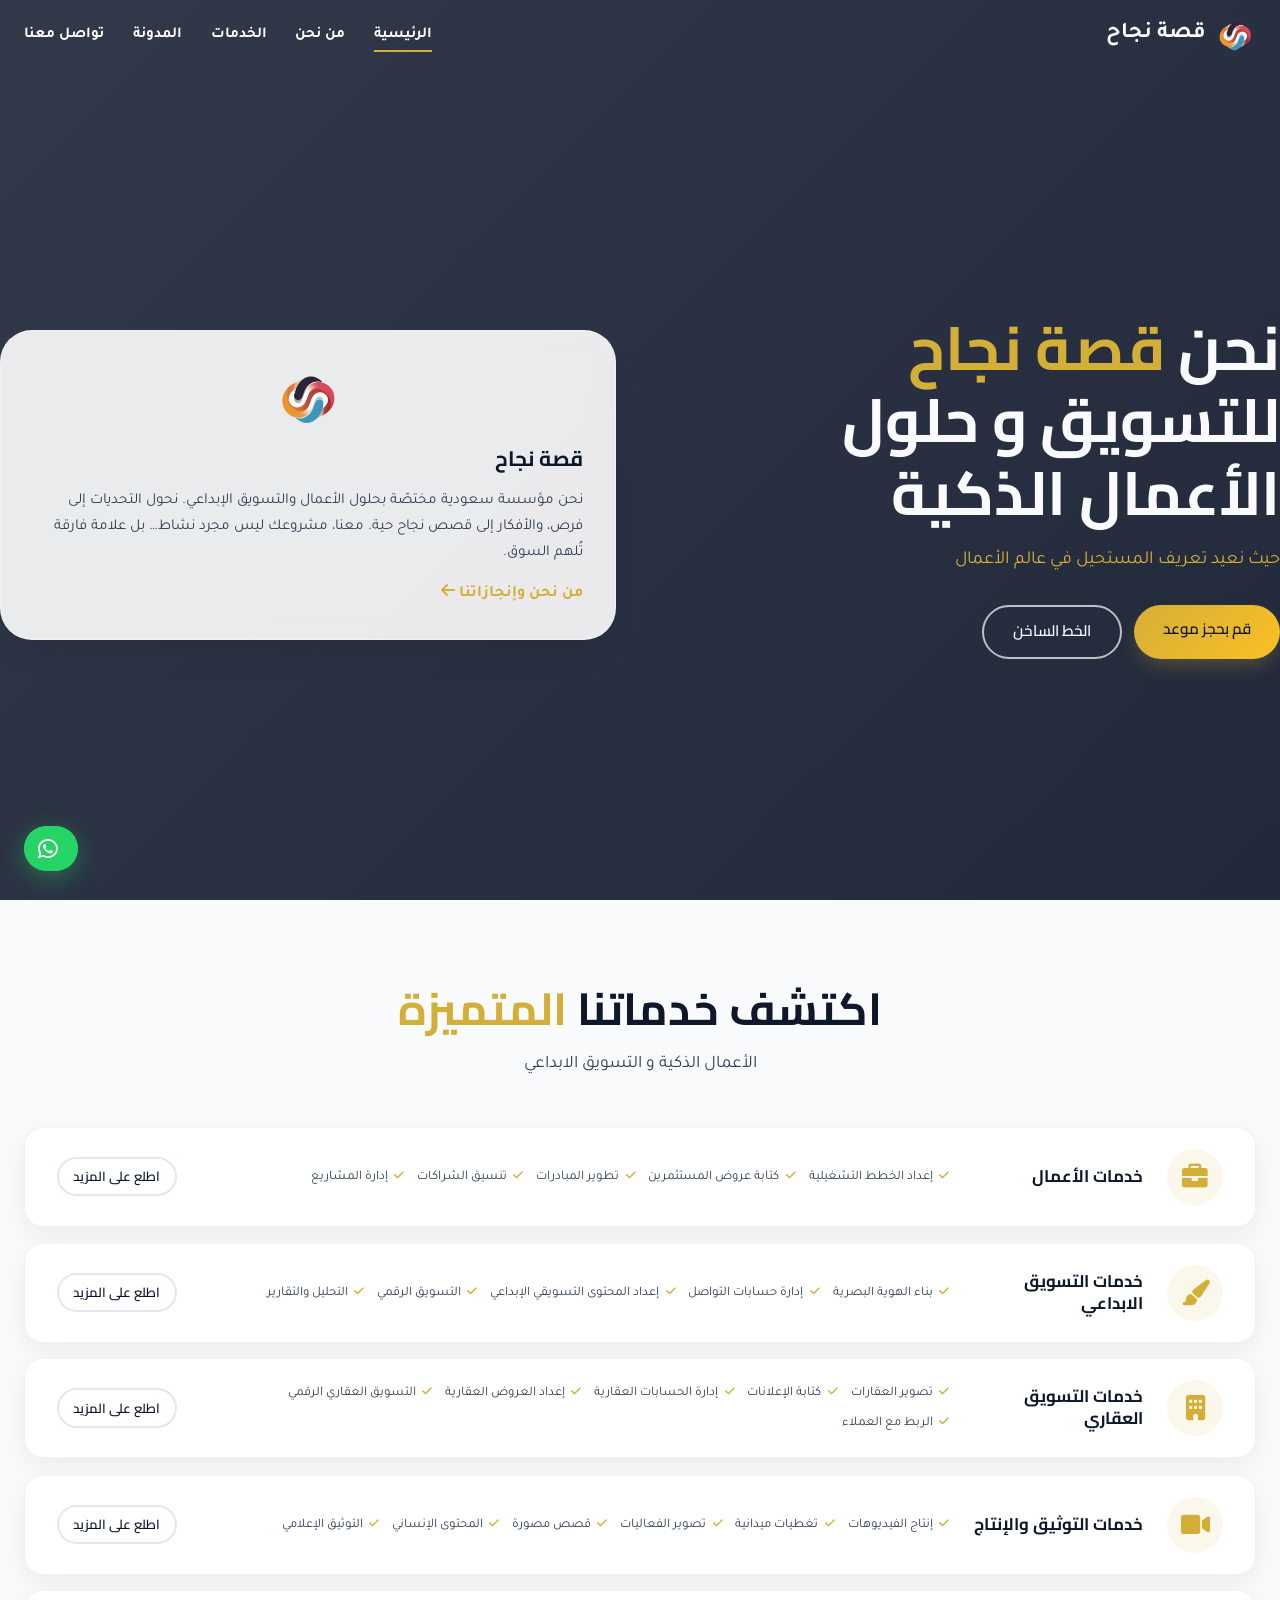
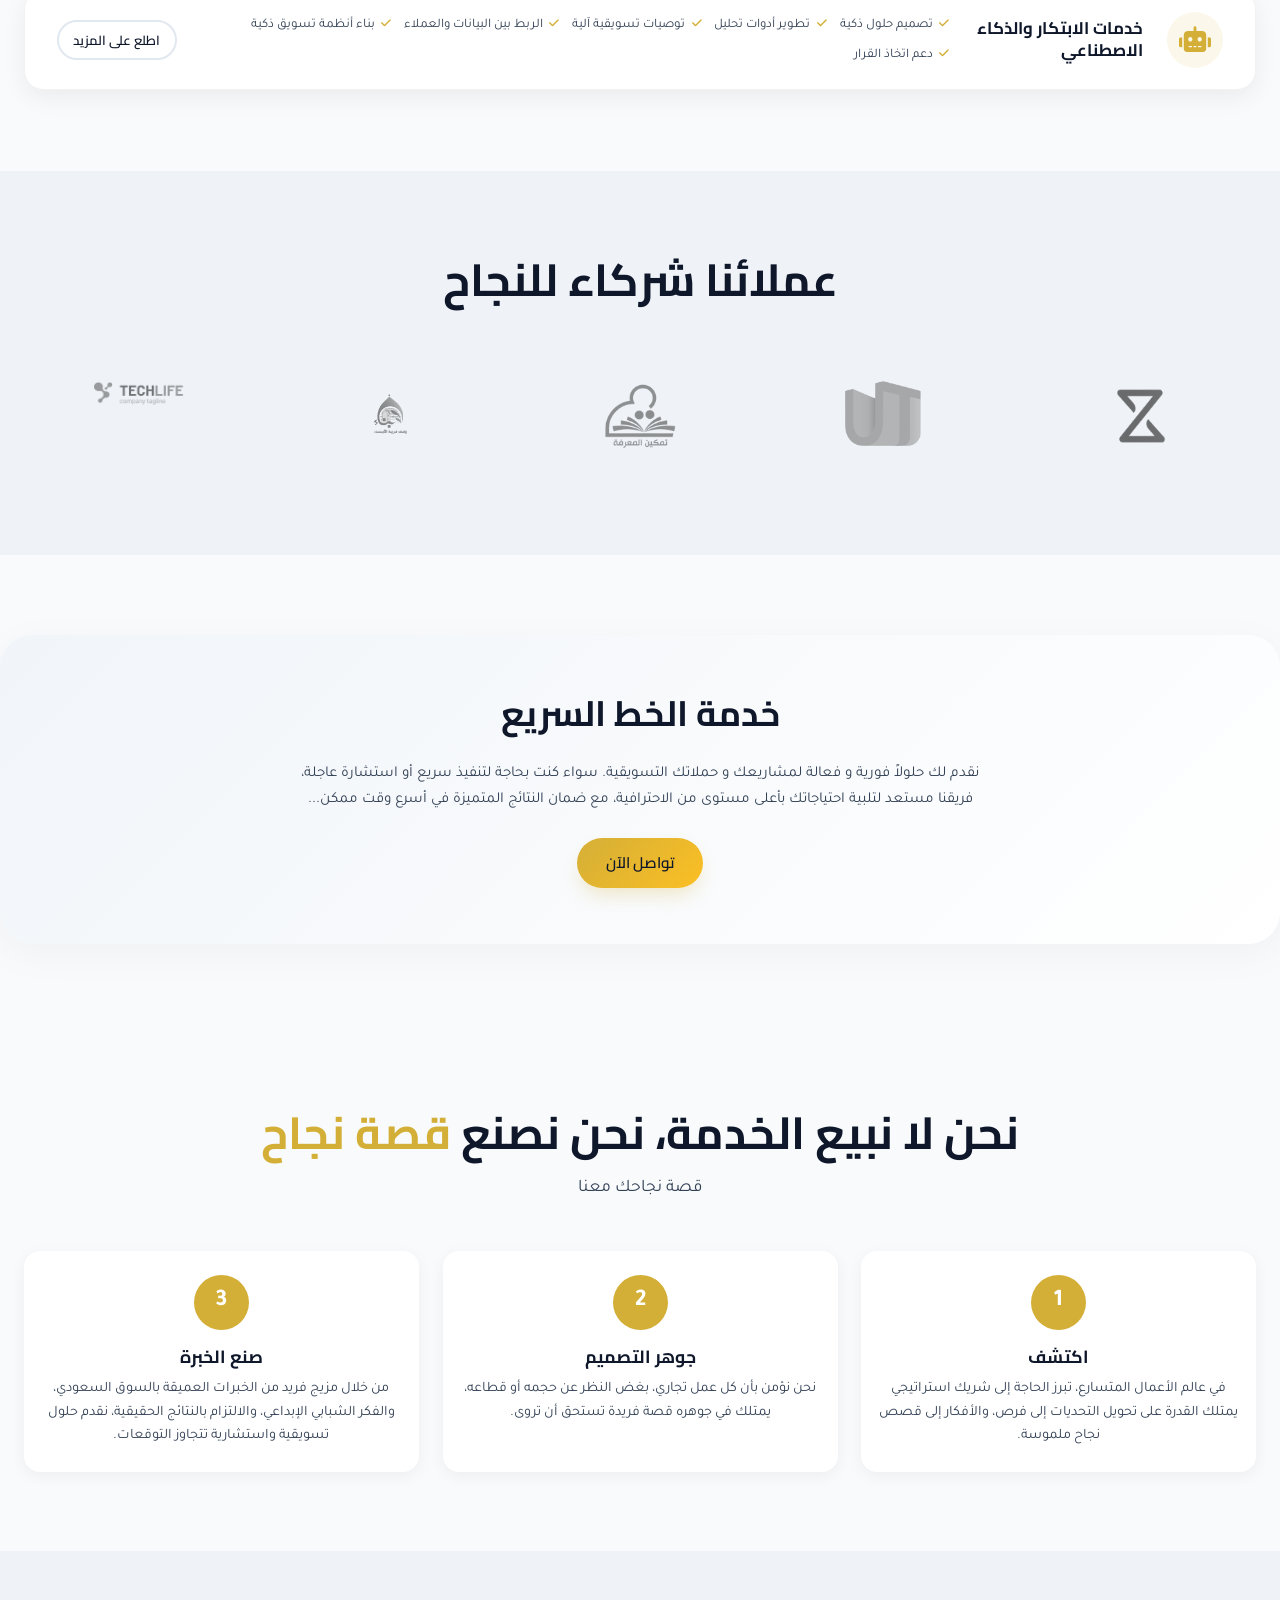
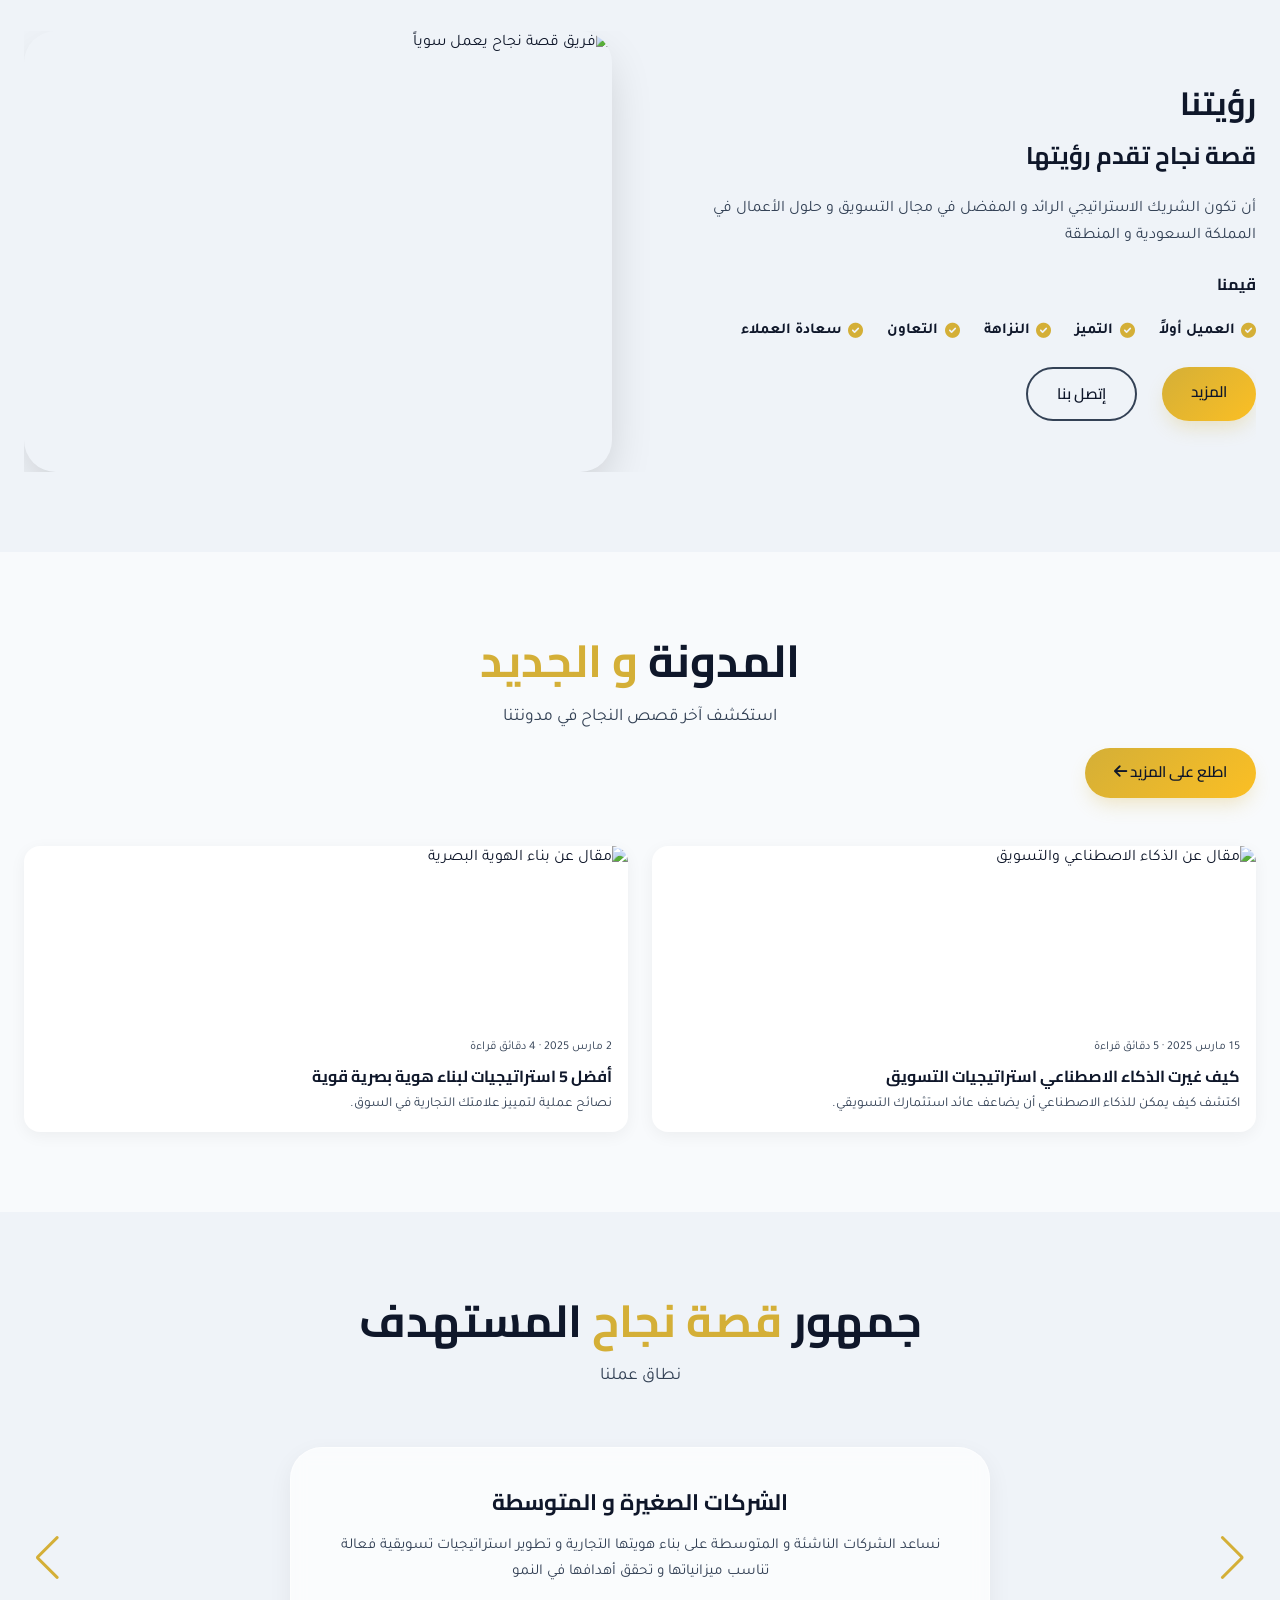
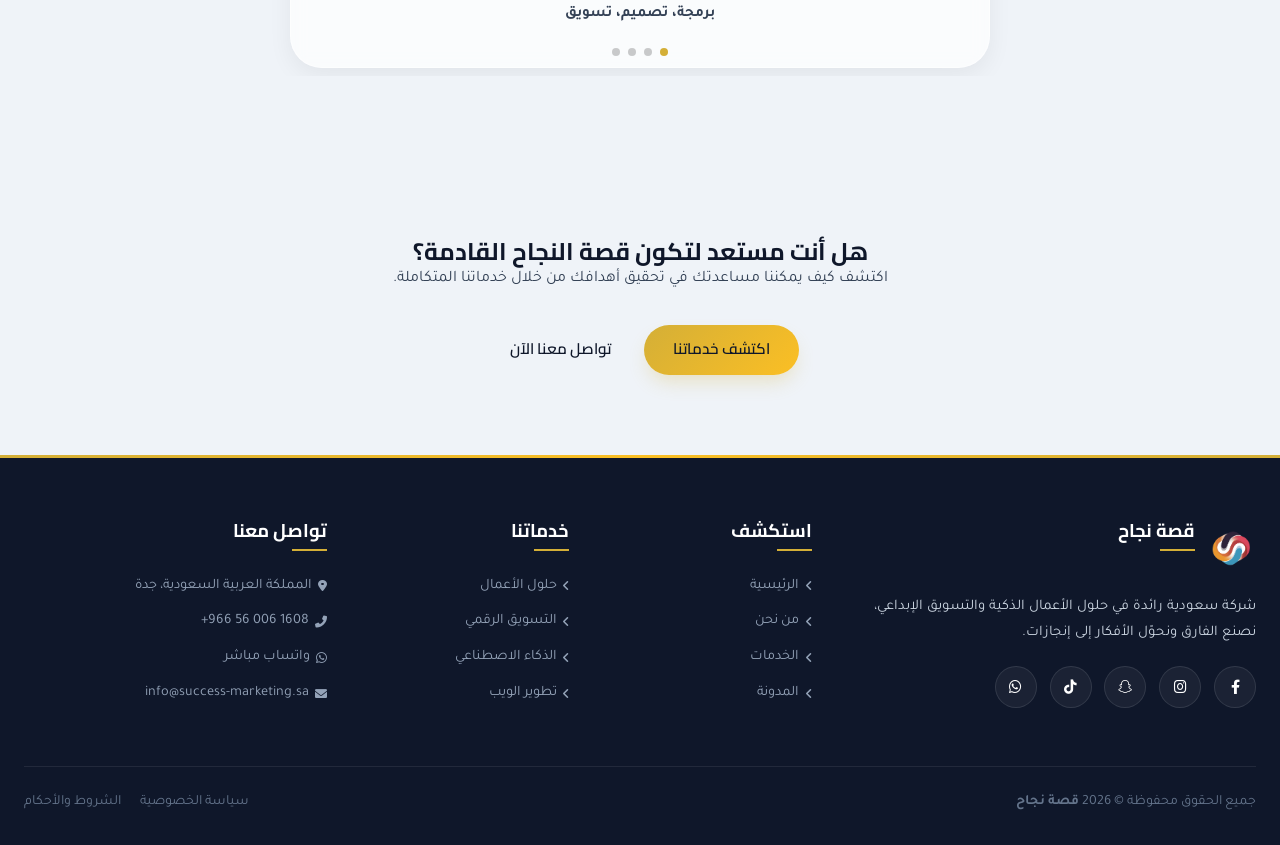
==== commit af252e07: "Update index.html" ====
--- a/index.html
+++ b/index.html
@@ -13,7 +13,7 @@
     <meta property="og:type" content="website">
     <meta property="og:locale" content="ar_SA">
     <!-- Canonical -->
-    <link rel="canonical" href="https://qissatnajah.com/index.html">
+    <link rel="canonical" href="https://github.com/Amr-An3m/Success-Story/index.html">
     <!-- Favicon -->
     <link rel="icon" type="image/png" href="assets/logo.png">
     <link rel="apple-touch-icon" href="assets/logo.png">
@@ -41,7 +41,7 @@
       "@type": "LocalBusiness",
       "name": "قصة نجاح",
       "description": "وكالة تسويق وحلول أعمال ذكية في المملكة العربية السعودية",
-      "url": "https://qissatnajah.com",
+      "url": "https://github.com/Amr-An3m/Success-Story/",
       "telephone": "+966560061608",
       "email": "info@success-marketing.sa",
       "address": {
@@ -416,4 +416,4 @@
     <script src="https://unpkg.com/aos@2.3.1/dist/aos.js"></script>
     <script src="script.js"></script>
 </body>
-</html>+</html>
